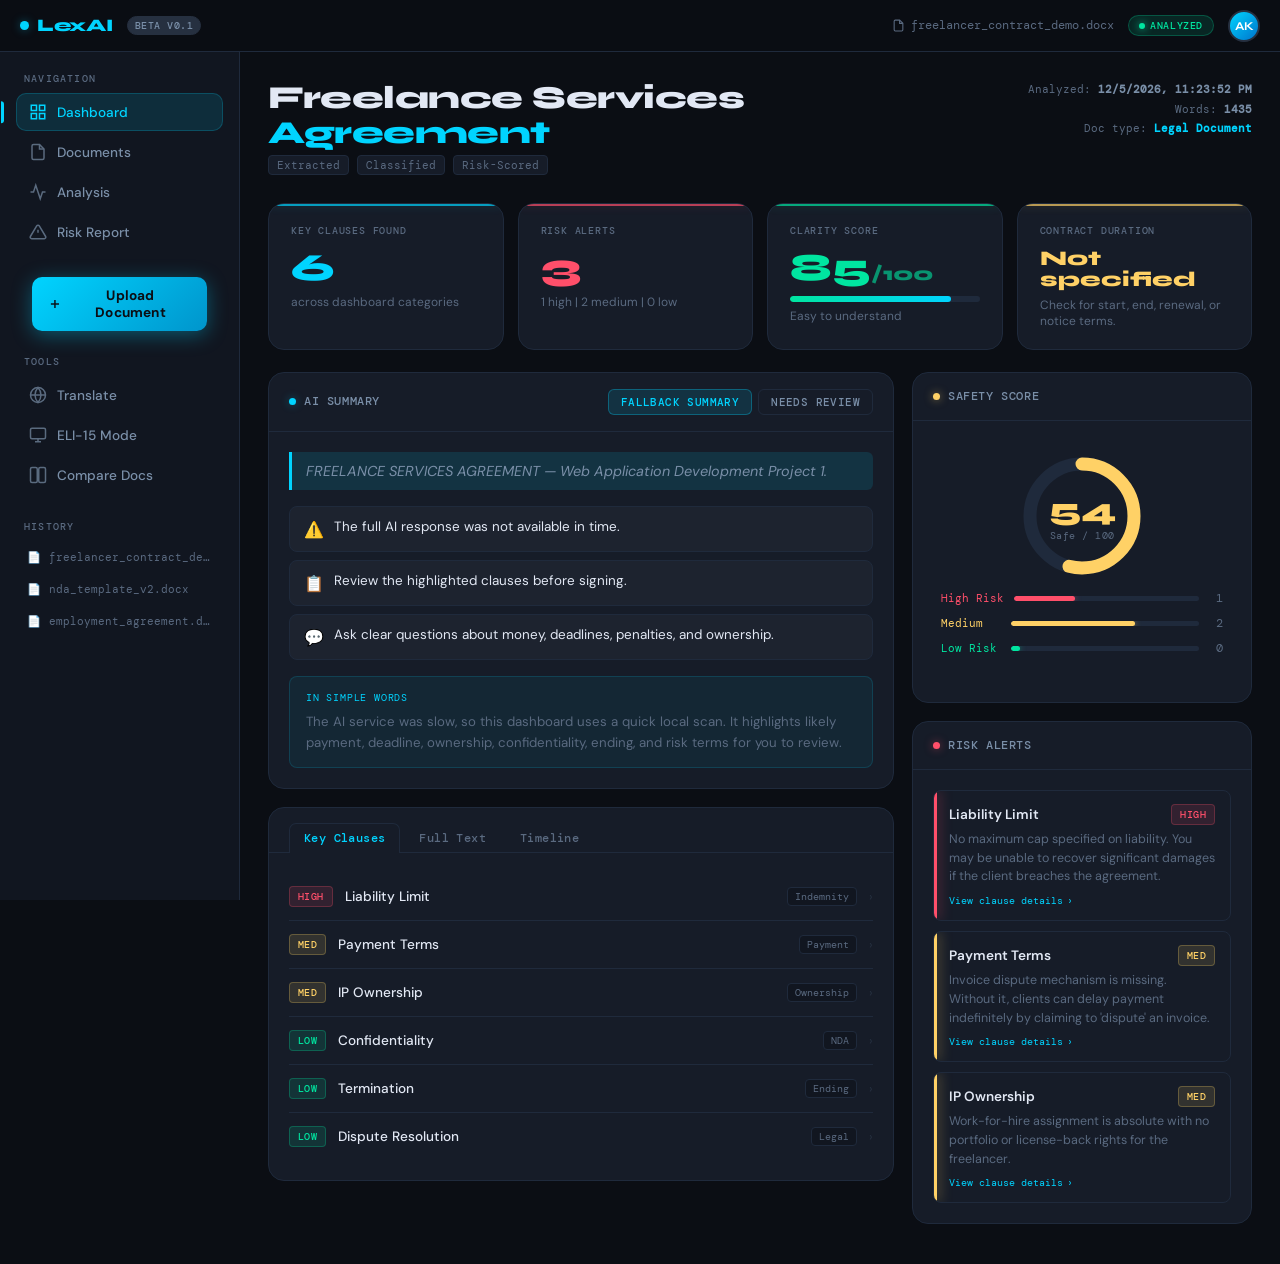
==== DASD.html @ ca0704de "Update print statement from 'Hello' to 'Goodbye'" ====
<!DOCTYPE html>
<html lang="en">

<head>
  <meta charset="UTF-8">
  <meta name="viewport" content="width=device-width, initial-scale=1.0">
  <title>LexAI – Legal Document Dashboard</title>
  <link
    href="https://fonts.googleapis.com/css2?family=Syne:wght@400;600;700;800&family=DM+Mono:wght@300;400;500&family=DM+Sans:ital,wght@0,300;0,400;0,500;1,400&display=swap"
    rel="stylesheet">
  <style>
    /* ─── DESIGN TOKENS ─────────────────────────────────────── */
    :root {
      --bg: #0b0e14;
      --surface: #111620;
      --card: #161c28;
      --border: #1f2a3c;
      --border2: #263040;
      --text: #e2e8f4;
      --muted: #5a6a80;
      --label: #7a8fa8;
      --cyan: #00d4ff;
      --cyan-dim: rgba(0, 212, 255, .12);
      --cyan-glow: rgba(0, 212, 255, .35);
      --green: #00e5a0;
      --green-dim: rgba(0, 229, 160, .12);
      --yellow: #ffd166;
      --yellow-dim: rgba(255, 209, 102, .12);
      --red: #ff4f6a;
      --red-dim: rgba(255, 79, 106, .12);
      --orange: #ff8c42;
      --sidebar-w: 240px;
      --font-head: 'Syne', sans-serif;
      --font-body: 'DM Sans', sans-serif;
      --font-mono: 'DM Mono', monospace;
      --radius: 10px;
      --radius-lg: 16px;
      --trans: .2s ease;
    }

    /* ─── RESET & BASE ───────────────────────────────────────── */
    *,
    *::before,
    *::after {
      box-sizing: border-box;
      margin: 0;
      padding: 0
    }

    html {
      scroll-behavior: smooth
    }

    body {
      font-family: var(--font-body);
      background: var(--bg);
      color: var(--text);
      min-height: 100vh;
      display: flex;
      overflow-x: hidden;
    }

    /* ─── SCROLLBAR ──────────────────────────────────────────── */
    ::-webkit-scrollbar {
      width: 5px;
      height: 5px
    }

    ::-webkit-scrollbar-track {
      background: var(--bg)
    }

    ::-webkit-scrollbar-thumb {
      background: var(--border2);
      border-radius: 4px
    }

    /* ─── TOPBAR ─────────────────────────────────────────────── */
    .topbar {
      position: fixed;
      top: 0;
      left: 0;
      right: 0;
      height: 52px;
      background: rgba(11, 14, 20, .92);
      backdrop-filter: blur(14px);
      border-bottom: 1px solid var(--border);
      display: flex;
      align-items: center;
      padding: 0 20px;
      gap: 14px;
      z-index: 200;
    }

    .topbar-logo {
      display: flex;
      align-items: center;
      gap: 8px;
      font-family: var(--font-head);
      font-weight: 800;
      font-size: 1.1rem;
      color: var(--text);
      letter-spacing: -.3px;
    }

    .topbar-logo span {
      color: var(--cyan)
    }

    .logo-dot {
      width: 9px;
      height: 9px;
      border-radius: 50%;
      background: var(--cyan);
      box-shadow: 0 0 10px var(--cyan-glow);
      animation: pulse 2s infinite;
    }

    @keyframes pulse {

      0%,
      100% {
        opacity: 1
      }

      50% {
        opacity: .4
      }
    }

    .badge-beta {
      font-family: var(--font-mono);
      font-size: .6rem;
      font-weight: 500;
      background: var(--border2);
      color: var(--label);
      border: 1px solid var(--border2);
      padding: 2px 7px;
      border-radius: 30px;
      letter-spacing: .5px;
    }

    .topbar-spacer {
      flex: 1
    }

    .topbar-file {
      font-family: var(--font-mono);
      font-size: .72rem;
      color: var(--muted);
      display: flex;
      align-items: center;
      gap: 6px;
    }

    .status-pill {
      display: flex;
      align-items: center;
      gap: 5px;
      font-family: var(--font-mono);
      font-size: .65rem;
      font-weight: 500;
      color: var(--green);
      letter-spacing: .6px;
      background: var(--green-dim);
      border: 1px solid rgba(0, 229, 160, .25);
      padding: 3px 10px;
      border-radius: 20px;
    }

    .status-dot {
      width: 6px;
      height: 6px;
      border-radius: 50%;
      background: var(--green);
      box-shadow: 0 0 8px var(--green)
    }

    .avatar {
      width: 32px;
      height: 32px;
      border-radius: 50%;
      background: linear-gradient(135deg, var(--cyan), #0074cc);
      display: flex;
      align-items: center;
      justify-content: center;
      font-family: var(--font-head);
      font-weight: 700;
      font-size: .75rem;
      color: #fff;
      cursor: pointer;
      border: 2px solid var(--border2);
      transition: var(--trans);
    }

    .avatar:hover {
      border-color: var(--cyan);
      box-shadow: 0 0 12px var(--cyan-glow)
    }

    /* ─── SIDEBAR ────────────────────────────────────────────── */
    .sidebar {
      position: fixed;
      top: 52px;
      left: 0;
      bottom: 0;
      width: var(--sidebar-w);
      background: var(--surface);
      border-right: 1px solid var(--border);
      display: flex;
      flex-direction: column;
      padding: 20px 0;
      z-index: 100;
      overflow-y: auto;
    }

    .sidebar-section {
      padding: 0 16px;
      margin-bottom: 24px;
    }

    .sidebar-label {
      font-family: var(--font-mono);
      font-size: .62rem;
      font-weight: 500;
      color: var(--muted);
      letter-spacing: 1.2px;
      text-transform: uppercase;
      padding: 0 8px;
      margin-bottom: 8px;
    }

    .nav-item {
      display: flex;
      align-items: center;
      gap: 10px;
      padding: 9px 12px;
      border-radius: var(--radius);
      font-size: .85rem;
      font-weight: 500;
      color: var(--label);
      cursor: pointer;
      transition: var(--trans);
      margin-bottom: 2px;
      position: relative;
      border: 1px solid transparent;
    }

    .nav-item:hover {
      background: var(--card);
      color: var(--text);
      border-color: var(--border)
    }

    .nav-item.active {
      background: var(--cyan-dim);
      color: var(--cyan);
      border-color: rgba(0, 212, 255, .2);
    }

    .nav-item.active::before {
      content: '';
      position: absolute;
      left: -16px;
      top: 50%;
      transform: translateY(-50%);
      width: 3px;
      height: 60%;
      background: var(--cyan);
      border-radius: 0 3px 3px 0;
    }

    .nav-icon {
      width: 18px;
      height: 18px;
      flex-shrink: 0;
      opacity: .7
    }

    .nav-item.active .nav-icon {
      opacity: 1
    }

    .upload-btn {
      margin: 0 16px;
      display: flex;
      align-items: center;
      justify-content: center;
      gap: 8px;
      padding: 10px 16px;
      border-radius: var(--radius);
      background: linear-gradient(135deg, var(--cyan), #0095cc);
      color: #0b0e14;
      font-weight: 700;
      font-size: .85rem;
      cursor: pointer;
      border: none;
      transition: var(--trans);
      font-family: var(--font-body);
      letter-spacing: .2px;
      box-shadow: 0 4px 20px var(--cyan-glow);
    }

    .upload-btn:hover {
      transform: translateY(-1px);
      box-shadow: 0 6px 28px rgba(0, 212, 255, .5)
    }

    .upload-btn:active {
      transform: translateY(0)
    }

    .sidebar-history {
      flex: 1;
      padding: 0 16px;
      overflow-y: auto
    }

    .history-item {
      display: flex;
      align-items: center;
      gap: 8px;
      padding: 8px 10px;
      border-radius: 8px;
      font-size: .78rem;
      color: var(--muted);
      cursor: pointer;
      transition: var(--trans);
      border: 1px solid transparent;
      overflow: hidden;
    }

    .history-item:hover {
      background: var(--card);
      color: var(--label);
      border-color: var(--border)
    }

    .history-icon {
      font-size: .7rem;
      flex-shrink: 0;
      color: var(--border2)
    }

    .history-name {
      overflow: hidden;
      text-overflow: ellipsis;
      white-space: nowrap;
      font-family: var(--font-mono);
      font-size: .7rem
    }

    /* ─── MAIN ───────────────────────────────────────────────── */
    .main {
      margin-left: var(--sidebar-w);
      margin-top: 52px;
      flex: 1;
      padding: 28px 28px 40px;
      max-width: 1400px;
      width: 100%;
    }

    /* ─── PAGE HEADER ────────────────────────────────────────── */
    .page-header {
      display: flex;
      align-items: flex-start;
      justify-content: space-between;
      margin-bottom: 28px;
    }

    .page-title {
      font-family: var(--font-head);
      font-size: 2rem;
      font-weight: 800;
      color: var(--text);
      letter-spacing: -.5px;
      line-height: 1.1;
    }

    .page-title span {
      color: var(--cyan)
    }

    .page-subtitle {
      display: flex;
      align-items: center;
      gap: 8px;
      margin-top: 5px;
    }

    .page-subtitle-tag {
      font-family: var(--font-mono);
      font-size: .67rem;
      color: var(--muted);
      background: var(--card);
      border: 1px solid var(--border);
      padding: 2px 8px;
      border-radius: 4px;
    }

    .page-meta {
      text-align: right;
      font-family: var(--font-mono);
      font-size: .68rem;
      color: var(--muted);
      line-height: 1.8;
    }

    .page-meta strong {
      color: var(--label)
    }

    /* ─── STAT CARDS ROW ─────────────────────────────────────── */
    .stats-grid {
      display: grid;
      grid-template-columns: repeat(4, 1fr);
      gap: 14px;
      margin-bottom: 22px;
    }

    .stat-card {
      background: var(--card);
      border: 1px solid var(--border);
      border-radius: var(--radius-lg);
      padding: 20px 22px;
      position: relative;
      overflow: hidden;
      transition: var(--trans);
      cursor: default;
    }

    .stat-card::before {
      content: '';
      position: absolute;
      top: 0;
      left: 0;
      right: 0;
      height: 2px;
      background: var(--accent-color, var(--cyan));
      box-shadow: 0 0 10px var(--accent-glow, var(--cyan-glow));
      opacity: .7;
    }

    .stat-card:hover {
      border-color: var(--border2);
      transform: translateY(-2px);
      box-shadow: 0 8px 32px rgba(0, 0, 0, .4)
    }

    .stat-label {
      font-family: var(--font-mono);
      font-size: .63rem;
      font-weight: 500;
      color: var(--muted);
      letter-spacing: .8px;
      text-transform: uppercase;
      margin-bottom: 12px;
    }

    .stat-value {
      font-family: var(--font-head);
      font-size: 2.4rem;
      font-weight: 800;
      line-height: 1;
      margin-bottom: 6px;
      color: var(--accent-color, var(--cyan));
    }

    .stat-sub {
      font-size: .75rem;
      color: var(--muted)
    }

    .stat-card--green {
      --accent-color: var(--green);
      --accent-glow: rgba(0, 229, 160, .35)
    }

    .stat-card--yellow {
      --accent-color: var(--yellow);
      --accent-glow: rgba(255, 209, 102, .35)
    }

    .stat-card--red {
      --accent-color: var(--red);
      --accent-glow: rgba(255, 79, 106, .35)
    }

    /* ─── DASHBOARD GRID ─────────────────────────────────────── */
    .dash-grid {
      display: grid;
      grid-template-columns: 1fr 340px;
      gap: 18px;
    }

    .dash-left {
      display: flex;
      flex-direction: column;
      gap: 18px
    }

    .dash-right {
      display: flex;
      flex-direction: column;
      gap: 18px
    }

    /* ─── PANEL ──────────────────────────────────────────────── */
    .panel {
      background: var(--card);
      border: 1px solid var(--border);
      border-radius: var(--radius-lg);
      overflow: hidden;
    }

    .panel-header {
      display: flex;
      align-items: center;
      justify-content: space-between;
      padding: 16px 20px;
      border-bottom: 1px solid var(--border);
    }

    .panel-title {
      display: flex;
      align-items: center;
      gap: 8px;
      font-family: var(--font-mono);
      font-size: .72rem;
      font-weight: 500;
      color: var(--label);
      letter-spacing: .6px;
      text-transform: uppercase;
    }

    .panel-dot {
      width: 7px;
      height: 7px;
      border-radius: 50%;
      background: var(--cyan);
      box-shadow: 0 0 8px var(--cyan-glow)
    }

    .panel-dot--green {
      background: var(--green);
      box-shadow: 0 0 8px rgba(0, 229, 160, .5)
    }

    .panel-dot--yellow {
      background: var(--yellow);
      box-shadow: 0 0 8px rgba(255, 209, 102, .5)
    }

    .panel-dot--red {
      background: var(--red);
      box-shadow: 0 0 8px rgba(255, 79, 106, .5)
    }

    .panel-actions {
      display: flex;
      gap: 6px
    }

    .btn-outline {
      font-family: var(--font-mono);
      font-size: .68rem;
      font-weight: 500;
      color: var(--label);
      letter-spacing: .4px;
      text-transform: uppercase;
      background: transparent;
      border: 1px solid var(--border);
      padding: 5px 12px;
      border-radius: 6px;
      cursor: pointer;
      transition: var(--trans);
    }

    .btn-outline:hover {
      border-color: var(--border2);
      color: var(--text)
    }

    .btn-outline.active {
      background: var(--cyan-dim);
      color: var(--cyan);
      border-color: rgba(0, 212, 255, .3);
    }

    .panel-body {
      padding: 20px
    }

    /* ─── AI SUMMARY ─────────────────────────────────────────── */
    .ai-summary-quote {
      border-left: 3px solid var(--cyan);
      padding: 10px 14px;
      font-style: italic;
      font-size: .9rem;
      color: var(--label);
      margin-bottom: 16px;
      background: var(--cyan-dim);
      border-radius: 0 6px 6px 0;
    }

    .summary-points {
      display: flex;
      flex-direction: column;
      gap: 8px;
      margin-bottom: 16px
    }

    .summary-point {
      display: flex;
      align-items: flex-start;
      gap: 10px;
      background: rgba(255, 255, 255, .03);
      border: 1px solid var(--border);
      border-radius: 8px;
      padding: 11px 14px;
      font-size: .84rem;
      color: var(--text);
      transition: var(--trans);
      cursor: default;
    }

    .summary-point:hover {
      border-color: var(--border2)
    }

    .point-icon {
      font-size: 1rem;
      flex-shrink: 0;
      margin-top: 1px
    }

    .simple-words {
      background: rgba(0, 212, 255, .06);
      border: 1px solid rgba(0, 212, 255, .15);
      border-radius: 8px;
      padding: 14px 16px;
    }

    .simple-words-label {
      font-family: var(--font-mono);
      font-size: .62rem;
      color: var(--cyan);
      letter-spacing: .8px;
      text-transform: uppercase;
      margin-bottom: 7px;
    }

    .simple-words p {
      font-size: .83rem;
      color: var(--muted);
      line-height: 1.6
    }

    /* ─── KEY CLAUSES ────────────────────────────────────────── */
    .clauses-list {
      display: flex;
      flex-direction: column;
      gap: 0
    }

    .clause-item {
      display: flex;
      align-items: center;
      gap: 12px;
      padding: 13px 0;
      border-bottom: 1px solid var(--border);
      cursor: pointer;
      transition: var(--trans);
    }

    .clause-item:last-child {
      border-bottom: none
    }

    .clause-item:hover .clause-name {
      color: var(--cyan)
    }

    .clause-badge {
      font-family: var(--font-mono);
      font-size: .62rem;
      padding: 3px 8px;
      border-radius: 4px;
      font-weight: 500;
      letter-spacing: .4px;
      flex-shrink: 0;
    }

    .badge--high {
      background: var(--red-dim);
      color: var(--red);
      border: 1px solid rgba(255, 79, 106, .25)
    }

    .badge--med {
      background: var(--yellow-dim);
      color: var(--yellow);
      border: 1px solid rgba(255, 209, 102, .25)
    }

    .badge--low {
      background: var(--green-dim);
      color: var(--green);
      border: 1px solid rgba(0, 229, 160, .25)
    }

    .badge--info {
      background: var(--cyan-dim);
      color: var(--cyan);
      border: 1px solid rgba(0, 212, 255, .2)
    }

    .clause-name {
      flex: 1;
      font-size: .85rem;
      font-weight: 500;
      color: var(--text);
      transition: var(--trans)
    }

    .clause-tag {
      font-family: var(--font-mono);
      font-size: .65rem;
      color: var(--muted);
      background: var(--surface);
      border: 1px solid var(--border);
      padding: 2px 7px;
      border-radius: 4px;
    }

    .clause-chevron {
      color: var(--border2);
      font-size: .8rem;
      transition: var(--trans)
    }

    .clause-item:hover .clause-chevron {
      color: var(--cyan)
    }

    /* ─── SAFETY SCORE ───────────────────────────────────────── */
    .safety-gauge {
      display: flex;
      flex-direction: column;
      align-items: center;
      padding: 20px 0 16px;
    }

    .gauge-wrap {
      position: relative;
      width: 130px;
      height: 130px;
      margin-bottom: 10px
    }

    .gauge-svg {
      width: 100%;
      height: 100%
    }

    .gauge-bg {
      fill: none;
      stroke: var(--border);
      stroke-width: 10
    }

    .gauge-arc {
      fill: none;
      stroke-width: 10;
      stroke-linecap: round;
      transform: rotate(-90deg);
      transform-origin: 50% 50%;
      transition: stroke-dashoffset 1.4s cubic-bezier(.4, 0, .2, 1);
    }

    .gauge-value {
      position: absolute;
      top: 50%;
      left: 50%;
      transform: translate(-50%, -50%);
      text-align: center;
    }

    .gauge-num {
      font-family: var(--font-head);
      font-size: 2rem;
      font-weight: 800;
      color: var(--yellow)
    }

    .gauge-sub {
      font-family: var(--font-mono);
      font-size: .6rem;
      color: var(--muted);
      letter-spacing: .5px
    }

    .risk-bars {
      padding: 0 4px;
      width: 100%
    }

    .risk-bar-row {
      display: flex;
      align-items: center;
      gap: 10px;
      margin-bottom: 10px
    }

    .risk-bar-label {
      font-family: var(--font-mono);
      font-size: .7rem;
      min-width: 60px;
    }

    .risk-bar-label.high {
      color: var(--red)
    }

    .risk-bar-label.med {
      color: var(--yellow)
    }

    .risk-bar-label.low {
      color: var(--green)
    }

    .risk-bar-track {
      flex: 1;
      height: 5px;
      background: var(--border);
      border-radius: 3px;
      overflow: hidden;
    }

    .risk-bar-fill {
      height: 100%;
      border-radius: 3px;
      transition: width 1.2s cubic-bezier(.4, 0, .2, 1)
    }

    .fill-high {
      background: var(--red);
      box-shadow: 0 0 6px rgba(255, 79, 106, .5)
    }

    .fill-med {
      background: var(--yellow);
      box-shadow: 0 0 6px rgba(255, 209, 102, .5)
    }

    .fill-low {
      background: var(--green);
      box-shadow: 0 0 6px rgba(0, 229, 160, .5)
    }

    .risk-count {
      font-family: var(--font-mono);
      font-size: .72rem;
      color: var(--muted);
      min-width: 14px;
      text-align: right
    }

    /* ─── RISK ALERTS PANEL ──────────────────────────────────── */
    .alert-item {
      border: 1px solid var(--border);
      border-radius: 8px;
      padding: 13px 15px;
      margin-bottom: 10px;
      transition: var(--trans);
      cursor: pointer;
      position: relative;
      overflow: hidden;
    }

    .alert-item:last-child {
      margin-bottom: 0
    }

    .alert-item::before {
      content: '';
      position: absolute;
      left: 0;
      top: 0;
      bottom: 0;
      width: 3px;
    }

    .alert-item--high::before {
      background: var(--red);
      box-shadow: 2px 0 12px rgba(255, 79, 106, .5)
    }

    .alert-item--med::before {
      background: var(--yellow);
      box-shadow: 2px 0 12px rgba(255, 209, 102, .5)
    }

    .alert-item:hover {
      border-color: var(--border2);
      background: rgba(255, 255, 255, .02)
    }

    .alert-top {
      display: flex;
      align-items: center;
      justify-content: space-between;
      margin-bottom: 5px
    }

    .alert-name {
      font-size: .85rem;
      font-weight: 600;
      color: var(--text)
    }

    .alert-body {
      font-size: .78rem;
      color: var(--muted);
      line-height: 1.5
    }

    .alert-expand {
      font-family: var(--font-mono);
      font-size: .65rem;
      color: var(--cyan);
      margin-top: 8px;
      display: flex;
      align-items: center;
      gap: 4px;
      cursor: pointer;
    }

    .alert-expand:hover {
      color: var(--text)
    }

    /* ─── UPLOAD OVERLAY ─────────────────────────────────────── */
    .upload-overlay {
      display: none;
      position: fixed;
      inset: 0;
      z-index: 1000;
      background: rgba(7, 10, 16, .85);
      backdrop-filter: blur(10px);
      align-items: center;
      justify-content: center;
    }

    .upload-overlay.open {
      display: flex
    }

    .upload-modal {
      background: var(--card);
      border: 1px solid var(--border);
      border-radius: 20px;
      padding: 36px 32px;
      width: 460px;
      max-width: 95vw;
      box-shadow: 0 24px 80px rgba(0, 0, 0, .6);
      animation: modal-in .25s ease;
    }

    @keyframes modal-in {
      from {
        opacity: 0;
        transform: scale(.95)
      }

      to {
        opacity: 1;
        transform: scale(1)
      }
    }

    .modal-title {
      font-family: var(--font-head);
      font-size: 1.4rem;
      font-weight: 800;
      color: var(--text);
      margin-bottom: 6px;
    }

    .modal-sub {
      font-size: .82rem;
      color: var(--muted);
      margin-bottom: 24px
    }

    .drop-zone {
      border: 2px dashed var(--border2);
      border-radius: 12px;
      padding: 36px;
      text-align: center;
      cursor: pointer;
      transition: var(--trans);
      background: var(--surface);
    }

    .drop-zone:hover,
    .drop-zone.dragover {
      border-color: var(--cyan);
      background: var(--cyan-dim);
    }

    .drop-icon {
      font-size: 2.5rem;
      margin-bottom: 10px
    }

    .drop-text {
      font-size: .9rem;
      color: var(--label);
      margin-bottom: 4px
    }

    .drop-hint {
      font-family: var(--font-mono);
      font-size: .7rem;
      color: var(--muted)
    }

    .file-input {
      display: none
    }

    .modal-footer {
      display: flex;
      justify-content: flex-end;
      gap: 10px;
      margin-top: 20px
    }

    .btn-cancel {
      padding: 9px 20px;
      border-radius: 8px;
      background: transparent;
      border: 1px solid var(--border);
      color: var(--muted);
      font-size: .85rem;
      cursor: pointer;
      transition: var(--trans);
      font-family: var(--font-body);
    }

    .btn-cancel:hover {
      border-color: var(--border2);
      color: var(--text)
    }

    .btn-upload-go {
      padding: 9px 22px;
      border-radius: 8px;
      background: linear-gradient(135deg, var(--cyan), #0095cc);
      border: none;
      color: #0b0e14;
      font-size: .85rem;
      font-weight: 700;
      cursor: pointer;
      transition: var(--trans);
      font-family: var(--font-body);
    }

    .btn-upload-go:hover {
      box-shadow: 0 4px 18px var(--cyan-glow)
    }

    /* ─── DETAIL MODAL ───────────────────────────────────────── */
    .detail-overlay {
      display: none;
      position: fixed;
      inset: 0;
      z-index: 1000;
      background: rgba(7, 10, 16, .85);
      backdrop-filter: blur(10px);
      align-items: center;
      justify-content: center;
    }

    .detail-overlay.open {
      display: flex
    }

    .detail-modal {
      background: var(--card);
      border: 1px solid var(--border);
      border-radius: 20px;
      padding: 32px;
      width: 560px;
      max-width: 96vw;
      box-shadow: 0 24px 80px rgba(0, 0, 0, .6);
      animation: modal-in .25s ease;
      max-height: 88vh;
      overflow-y: auto;
    }

    .detail-header {
      display: flex;
      align-items: flex-start;
      justify-content: space-between;
      margin-bottom: 20px;
    }

    .detail-title {
      font-family: var(--font-head);
      font-size: 1.3rem;
      font-weight: 800;
      color: var(--text);
    }

    .btn-close {
      background: transparent;
      border: none;
      color: var(--muted);
      font-size: 1.4rem;
      cursor: pointer;
      padding: 4px;
      transition: var(--trans);
      line-height: 1;
    }

    .btn-close:hover {
      color: var(--text)
    }

    .detail-section {
      margin-bottom: 18px
    }

    .detail-section-label {
      font-family: var(--font-mono);
      font-size: .64rem;
      color: var(--muted);
      letter-spacing: .8px;
      text-transform: uppercase;
      margin-bottom: 8px;
    }

    .detail-text {
      font-size: .85rem;
      color: var(--label);
      line-height: 1.65
    }

    .detail-excerpt {
      background: var(--surface);
      border: 1px solid var(--border);
      border-left: 3px solid var(--cyan);
      border-radius: 0 6px 6px 0;
      padding: 12px 14px;
      font-family: var(--font-mono);
      font-size: .78rem;
      color: var(--text);
      line-height: 1.6;
      margin-bottom: 4px;
    }

    .detail-recommendation {
      background: rgba(0, 229, 160, .07);
      border: 1px solid rgba(0, 229, 160, .2);
      border-radius: 8px;
      padding: 12px 14px;
      font-size: .82rem;
      color: var(--green);
      line-height: 1.55;
    }

    .detail-rec-label {
      font-family: var(--font-mono);
      font-size: .62rem;
      letter-spacing: .6px;
      color: var(--green);
      text-transform: uppercase;
      margin-bottom: 5px;
      opacity: .7;
    }

    /* ─── TABS ───────────────────────────────────────────────── */
    .tabs {
      display: flex;
      gap: 4px;
      padding: 14px 20px 0;
      border-bottom: 1px solid var(--border)
    }

    .tab {
      font-family: var(--font-mono);
      font-size: .72rem;
      font-weight: 500;
      color: var(--muted);
      letter-spacing: .4px;
      padding: 7px 14px;
      border-radius: 7px 7px 0 0;
      cursor: pointer;
      transition: var(--trans);
      border: 1px solid transparent;
      border-bottom: none;
      position: relative;
      bottom: -1px;
    }

    .tab:hover {
      color: var(--label)
    }

    .tab.active {
      color: var(--cyan);
      background: var(--card);
      border-color: var(--border);
      border-bottom-color: var(--card);
    }

    /* ─── NOTIFICATIONS ──────────────────────────────────────── */
    .notif {
      position: fixed;
      bottom: 24px;
      right: 24px;
      background: var(--card);
      border: 1px solid var(--border);
      border-radius: 10px;
      padding: 13px 18px;
      font-size: .82rem;
      color: var(--text);
      box-shadow: 0 8px 32px rgba(0, 0, 0, .5);
      transform: translateY(80px);
      opacity: 0;
      transition: all .35s cubic-bezier(.34, 1.56, .64, 1);
      z-index: 2000;
      display: flex;
      align-items: center;
      gap: 10px;
      max-width: 320px;
    }

    .notif.show {
      transform: translateY(0);
      opacity: 1
    }

    .notif-icon {
      font-size: 1.1rem
    }

    .notif-text {
      flex: 1;
      line-height: 1.4
    }

    /* ─── RESPONSIVE ─────────────────────────────────────────── */
    @media(max-width:1100px) {
      .stats-grid {
        grid-template-columns: repeat(2, 1fr)
      }

      .dash-grid {
        grid-template-columns: 1fr
      }
    }

    @media(max-width:720px) {
      .sidebar {
        display: none
      }

      .main {
        margin-left: 0;
        padding: 16px
      }

      .stats-grid {
        grid-template-columns: repeat(2, 1fr)
      }
    }

    /* ─── SKELETON LOADER ────────────────────────────────────── */
    .skeleton {
      background: linear-gradient(90deg, var(--border) 25%, var(--border2) 50%, var(--border) 75%);
      background-size: 200% 100%;
      animation: shimmer 1.4s infinite;
      border-radius: 4px;
    }

    @keyframes shimmer {
      0% {
        background-position: 200% 0
      }

      100% {
        background-position: -200% 0
      }
    }

    /* ─── PROGRESS BAR ───────────────────────────────────────── */
    .clarity-bar {
      height: 6px;
      background: var(--border);
      border-radius: 3px;
      overflow: hidden;
      margin-top: 8px;
    }

    .clarity-fill {
      height: 100%;
      border-radius: 3px;
      background: linear-gradient(90deg, var(--green), var(--cyan));
      transition: width 1.4s cubic-bezier(.4, 0, .2, 1);
    }

    /* ─── FADE IN ────────────────────────────────────────────── */
    .fade-in {
      opacity: 0;
      transform: translateY(14px);
      animation: fade-up .5s ease forwards;
    }

    @keyframes fade-up {
      to {
        opacity: 1;
        transform: translateY(0)
      }
    }

    .delay-1 {
      animation-delay: .08s
    }

    .delay-2 {
      animation-delay: .16s
    }

    .delay-3 {
      animation-delay: .24s
    }

    .delay-4 {
      animation-delay: .32s
    }

    .delay-5 {
      animation-delay: .40s
    }

    .delay-6 {
      animation-delay: .48s
    }
  </style>
</head>

<body>

  <!-- ══ TOPBAR ══════════════════════════════════════════════ -->
  <header class="topbar">
    <div class="topbar-logo">
      <div class="logo-dot"></div>
      <span>Lex<span>AI</span></span>
    </div>
    <div class="badge-beta">BETA V0.1</div>
    <div class="topbar-spacer"></div>
    <div class="topbar-file" id="topbar-file">
      <svg width="13" height="13" viewBox="0 0 24 24" fill="none" stroke="currentColor" stroke-width="2">
        <path d="M14 2H6a2 2 0 0 0-2 2v16a2 2 0 0 0 2 2h12a2 2 0 0 0 2-2V8z" />
        <polyline points="14 2 14 8 20 8" />
      </svg>
      freelancer_contract_demo.docx
    </div>
    <div class="status-pill">
      <div class="status-dot"></div>ANALYZED
    </div>
    <div class="avatar" title="Account">AK</div>
  </header>

  <!-- ══ SIDEBAR ══════════════════════════════════════════════ -->
  <aside class="sidebar">
    <div class="sidebar-section">
      <div class="sidebar-label">Navigation</div>
      <div class="nav-item active" data-page="dashboard">
        <svg class="nav-icon" viewBox="0 0 24 24" fill="none" stroke="currentColor" stroke-width="2">
          <rect x="3" y="3" width="7" height="7" />
          <rect x="14" y="3" width="7" height="7" />
          <rect x="3" y="14" width="7" height="7" />
          <rect x="14" y="14" width="7" height="7" />
        </svg>
        Dashboard
      </div>
      <div class="nav-item" data-page="documents">
        <svg class="nav-icon" viewBox="0 0 24 24" fill="none" stroke="currentColor" stroke-width="2">
          <path d="M14 2H6a2 2 0 0 0-2 2v16a2 2 0 0 0 2 2h12a2 2 0 0 0 2-2V8z" />
          <polyline points="14 2 14 8 20 8" />
        </svg>
        Documents
      </div>
      <div class="nav-item" data-page="analysis">
        <svg class="nav-icon" viewBox="0 0 24 24" fill="none" stroke="currentColor" stroke-width="2">
          <polyline points="22 12 18 12 15 21 9 3 6 12 2 12" />
        </svg>
        Analysis
      </div>
      <div class="nav-item" data-page="risk">
        <svg class="nav-icon" viewBox="0 0 24 24" fill="none" stroke="currentColor" stroke-width="2">
          <path d="M10.29 3.86L1.82 18a2 2 0 0 0 1.71 3h16.94a2 2 0 0 0 1.71-3L13.71 3.86a2 2 0 0 0-3.42 0z" />
          <line x1="12" y1="9" x2="12" y2="13" />
          <line x1="12" y1="17" x2="12.01" y2="17" />
        </svg>
        Risk Report
      </div>
    </div>

    <div class="sidebar-section">
      <button class="upload-btn" id="open-upload">
        <svg width="14" height="14" viewBox="0 0 24 24" fill="none" stroke="currentColor" stroke-width="2.5">
          <line x1="12" y1="5" x2="12" y2="19" />
          <line x1="5" y1="12" x2="19" y2="12" />
        </svg>
        Upload Document
      </button>
    </div>

    <div class="sidebar-section">
      <div class="sidebar-label">Tools</div>
      <div class="nav-item" data-page="translate">
        <svg class="nav-icon" viewBox="0 0 24 24" fill="none" stroke="currentColor" stroke-width="2">
          <circle cx="12" cy="12" r="10" />
          <line x1="2" y1="12" x2="22" y2="12" />
          <path d="M12 2a15.3 15.3 0 0 1 4 10 15.3 15.3 0 0 1-4 10 15.3 15.3 0 0 1-4-10 15.3 15.3 0 0 1 4-10z" />
        </svg>
        Translate
      </div>
      <div class="nav-item" data-page="eli15">
        <svg class="nav-icon" viewBox="0 0 24 24" fill="none" stroke="currentColor" stroke-width="2">
          <rect x="2" y="3" width="20" height="14" rx="2" />
          <path d="M8 21h8m-4-4v4" />
        </svg>
        ELI-15 Mode
      </div>
      <div class="nav-item" data-page="compare">
        <svg class="nav-icon" viewBox="0 0 24 24" fill="none" stroke="currentColor" stroke-width="2">
          <rect x="2" y="2" width="9" height="20" rx="2" />
          <rect x="13" y="2" width="9" height="20" rx="2" />
        </svg>
        Compare Docs
      </div>
    </div>

    <div class="sidebar-history">
      <div class="sidebar-label">History</div>
      <div class="history-item" onclick="loadHistory('freelancer_contract_demo.docx')">
        <span class="history-icon">📄</span>
        <span class="history-name">freelancer_contract_demo.docx</span>
      </div>
      <div class="history-item" onclick="loadHistory('nda_template_v2.docx')">
        <span class="history-icon">📄</span>
        <span class="history-name">nda_template_v2.docx</span>
      </div>
      <div class="history-item" onclick="loadHistory('employment_agreement.docx')">
        <span class="history-icon">📄</span>
        <span class="history-name">employment_agreement.docx</span>
      </div>
    </div>
  </aside>

  <!-- ══ MAIN ════════════════════════════════════════════════ -->
  <main class="main" id="main-content">

    <!-- Dashboard Page -->
    <div id="page-dashboard">

      <!-- Header -->
      <div class="page-header fade-in">
        <div>
          <div class="page-title">Freelance Services<br><span>Agreement</span></div>
          <div class="page-subtitle">
            <span class="page-subtitle-tag">Extracted</span>
            <span class="page-subtitle-tag">Classified</span>
            <span class="page-subtitle-tag">Risk-Scored</span>
          </div>
        </div>
        <div class="page-meta">
          Analyzed: <strong id="analyzed-time">5/7/2026, 8:19:02 AM</strong><br>
          Words: <strong>1435</strong><br>
          Doc type: <strong style="color:var(--cyan)">Legal Document</strong>
        </div>
      </div>

      <!-- Stats -->
      <div class="stats-grid">
        <div class="stat-card fade-in delay-1">
          <div class="stat-label">Key Clauses Found</div>
          <div class="stat-value" id="stat-clauses">6</div>
          <div class="stat-sub">across dashboard categories</div>
        </div>
        <div class="stat-card stat-card--red fade-in delay-2">
          <div class="stat-label">Risk Alerts</div>
          <div class="stat-value" id="stat-risks">3</div>
          <div class="stat-sub">1 high | 2 medium | 0 low</div>
        </div>
        <div class="stat-card stat-card--green fade-in delay-3">
          <div class="stat-label">Clarity Score</div>
          <div class="stat-value" id="stat-clarity">85<span style="font-size:1.2rem;opacity:.6">/100</span></div>
          <div class="clarity-bar">
            <div class="clarity-fill" id="clarity-fill" style="width:0%"></div>
          </div>
          <div class="stat-sub" style="margin-top:6px">Easy to understand</div>
        </div>
        <div class="stat-card stat-card--yellow fade-in delay-4">
          <div class="stat-label">Contract Duration</div>
          <div class="stat-value" style="font-size:1.3rem;color:var(--yellow)">Not specified</div>
          <div class="stat-sub">Check for start, end, renewal, or notice terms.</div>
        </div>
      </div>

      <!-- Main Grid -->
      <div class="dash-grid">

        <!-- LEFT -->
        <div class="dash-left">

          <!-- AI Summary -->
          <div class="panel fade-in delay-2">
            <div class="panel-header">
              <div class="panel-title">
                <div class="panel-dot"></div>AI Summary
              </div>
              <div class="panel-actions">
                <button class="btn-outline active" id="btn-fallback">Fallback Summary</button>
                <button class="btn-outline" id="btn-needs-review">Needs Review</button>
              </div>
            </div>
            <div class="panel-body">
              <div class="ai-summary-quote">
                FREELANCE SERVICES AGREEMENT — Web Application Development Project 1.
              </div>
              <div class="summary-points">
                <div class="summary-point">
                  <span class="point-icon">⚠️</span>
                  <span>The full AI response was not available in time.</span>
                </div>
                <div class="summary-point">
                  <span class="point-icon">📋</span>
                  <span>Review the highlighted clauses before signing.</span>
                </div>
                <div class="summary-point">
                  <span class="point-icon">💬</span>
                  <span>Ask clear questions about money, deadlines, penalties, and ownership.</span>
                </div>
              </div>
              <div class="simple-words">
                <div class="simple-words-label">In Simple Words</div>
                <p>The AI service was slow, so this dashboard uses a quick local scan. It highlights likely payment,
                  deadline, ownership, confidentiality, ending, and risk terms for you to review.</p>
              </div>
            </div>
          </div>

          <!-- Key Clauses -->
          <div class="panel fade-in delay-3">
            <div class="tabs">
              <div class="tab active" data-tab="clauses">Key Clauses</div>
              <div class="tab" data-tab="full-text">Full Text</div>
              <div class="tab" data-tab="timeline">Timeline</div>
            </div>
            <div id="tab-clauses" class="panel-body">
              <div class="clauses-list" id="clauses-list">
                <!-- Injected by JS -->
              </div>
            </div>
            <div id="tab-full-text" class="panel-body" style="display:none">
              <p style="color:var(--muted);font-size:.85rem;line-height:1.7">
                <strong style="color:var(--text)">FREELANCE SERVICES AGREEMENT</strong><br><br>
                This Freelance Services Agreement ("Agreement") is entered into as of the Effective Date between Client
                and Freelancer for the purpose of Web Application Development Project 1.<br><br>
                <span style="color:var(--cyan)">§1 Scope of Work</span> — Freelancer agrees to deliver the agreed
                deliverables per the project specification. Any changes to scope must be documented in writing.<br><br>
                <span style="color:var(--cyan)">§2 Payment Terms</span> — Client shall pay Freelancer within 30 days of
                invoice. Late payments may incur a 1.5% monthly fee.<br><br>
                <span style="color:var(--cyan)">§3 Intellectual Property</span> — All work product created under this
                Agreement shall be considered work-for-hire...<br><br>
                <span style="color:var(--muted);font-size:.8rem;font-style:italic">[ Full document text continues · 1435
                  words ]</span>
              </p>
            </div>
            <div id="tab-timeline" class="panel-body" style="display:none">
              <p style="color:var(--muted);font-size:.82rem">No explicit dates or durations were found in this document.
                Consider adding start date, end date, milestone dates, and renewal terms for clarity.</p>
            </div>
          </div>

        </div>

        <!-- RIGHT -->
        <div class="dash-right">

          <!-- Safety Score -->
          <div class="panel fade-in delay-3">
            <div class="panel-header">
              <div class="panel-title">
                <div class="panel-dot--yellow panel-dot"></div>Safety Score
              </div>
            </div>
            <div class="panel-body" style="padding-top:10px">
              <div class="safety-gauge">
                <div class="gauge-wrap">
                  <svg class="gauge-svg" viewBox="0 0 100 100">
                    <circle class="gauge-bg" cx="50" cy="50" r="40" />
                    <circle class="gauge-arc" id="gauge-arc" cx="50" cy="50" r="40" stroke="var(--yellow)"
                      stroke-dasharray="251.2" stroke-dashoffset="251.2" />
                  </svg>
                  <div class="gauge-value">
                    <div class="gauge-num" id="gauge-num">0</div>
                    <div class="gauge-sub">Safe / 100</div>
                  </div>
                </div>
                <div class="risk-bars" style="width:100%;padding:0 8px">
                  <div class="risk-bar-row">
                    <span class="risk-bar-label high">High Risk</span>
                    <div class="risk-bar-track">
                      <div class="risk-bar-fill fill-high" id="bar-high" style="width:0%"></div>
                    </div>
                    <span class="risk-count">1</span>
                  </div>
                  <div class="risk-bar-row">
                    <span class="risk-bar-label med">Medium</span>
                    <div class="risk-bar-track">
                      <div class="risk-bar-fill fill-med" id="bar-med" style="width:0%"></div>
                    </div>
                    <span class="risk-count">2</span>
                  </div>
                  <div class="risk-bar-row">
                    <span class="risk-bar-label low">Low Risk</span>
                    <div class="risk-bar-track">
                      <div class="risk-bar-fill fill-low" id="bar-low" style="width:0%"></div>
                    </div>
                    <span class="risk-count">0</span>
                  </div>
                </div>
              </div>
            </div>
          </div>

          <!-- Risk Alerts -->
          <div class="panel fade-in delay-4">
            <div class="panel-header">
              <div class="panel-title">
                <div class="panel-dot--red panel-dot"></div>Risk Alerts
              </div>
            </div>
            <div class="panel-body" id="risk-alerts-list">
              <!-- Injected by JS -->
            </div>
          </div>

        </div>
      </div><!-- /dash-grid -->

    </div><!-- /page-dashboard -->

    <!-- Documents Page -->
    <div id="page-documents" style="display:none">
      <div class="page-header fade-in">
        <div>
          <div class="page-title">Your <span>Documents</span></div>
          <div class="page-subtitle"><span class="page-subtitle-tag">3 files</span></div>
        </div>
      </div>
      <div class="panel fade-in delay-1">
        <div class="panel-header">
          <div class="panel-title">
            <div class="panel-dot"></div>Document Library
          </div>
          <button class="btn-outline" onclick="document.getElementById('open-upload').click()">+ Upload</button>
        </div>
        <div class="panel-body">
          <div class="clauses-list">
            <div class="clause-item" onclick="switchPage('dashboard')">
              <span style="font-size:1.3rem">📄</span>
              <div style="flex:1">
                <div class="clause-name">freelancer_contract_demo.docx</div>
                <div style="font-size:.75rem;color:var(--muted);font-family:var(--font-mono)">1435 words · Legal
                  Document · 5/7/2026</div>
              </div>
              <span class="badge--low clause-badge">Analyzed</span>
              <span class="clause-chevron">›</span>
            </div>
            <div class="clause-item">
              <span style="font-size:1.3rem">📄</span>
              <div style="flex:1">
                <div class="clause-name">nda_template_v2.docx</div>
                <div style="font-size:.75rem;color:var(--muted);font-family:var(--font-mono)">892 words · NDA ·
                  4/21/2026</div>
              </div>
              <span class="badge--info clause-badge">Analyzed</span>
              <span class="clause-chevron">›</span>
            </div>
            <div class="clause-item">
              <span style="font-size:1.3rem">📄</span>
              <div style="flex:1">
                <div class="clause-name">employment_agreement.docx</div>
                <div style="font-size:.75rem;color:var(--muted);font-family:var(--font-mono)">3102 words · Employment ·
                  4/10/2026</div>
              </div>
              <span class="badge--med clause-badge">Review</span>
              <span class="clause-chevron">›</span>
            </div>
          </div>
        </div>
      </div>
    </div>

    <!-- Analysis Page -->
    <div id="page-analysis" style="display:none">
      <div class="page-header fade-in">
        <div>
          <div class="page-title">Deep <span>Analysis</span></div>
        </div>
      </div>
      <div class="dash-grid">
        <div class="panel fade-in delay-1">
          <div class="panel-header">
            <div class="panel-title">
              <div class="panel-dot"></div>Clause Breakdown
            </div>
          </div>
          <div class="panel-body">
            <div style="display:grid;grid-template-columns:1fr 1fr;gap:12px">
              <div
                style="background:var(--surface);border:1px solid var(--border);border-radius:8px;padding:14px;text-align:center">
                <div style="font-family:var(--font-head);font-size:1.8rem;font-weight:800;color:var(--cyan)">6</div>
                <div style="font-size:.75rem;color:var(--muted);margin-top:4px">Total Clauses</div>
              </div>
              <div
                style="background:var(--surface);border:1px solid var(--border);border-radius:8px;padding:14px;text-align:center">
                <div style="font-family:var(--font-head);font-size:1.8rem;font-weight:800;color:var(--red)">1</div>
                <div style="font-size:.75rem;color:var(--muted);margin-top:4px">High Risk</div>
              </div>
              <div
                style="background:var(--surface);border:1px solid var(--border);border-radius:8px;padding:14px;text-align:center">
                <div style="font-family:var(--font-head);font-size:1.8rem;font-weight:800;color:var(--yellow)">2</div>
                <div style="font-size:.75rem;color:var(--muted);margin-top:4px">Medium Risk</div>
              </div>
              <div
                style="background:var(--surface);border:1px solid var(--border);border-radius:8px;padding:14px;text-align:center">
                <div style="font-family:var(--font-head);font-size:1.8rem;font-weight:800;color:var(--green)">3</div>
                <div style="font-size:.75rem;color:var(--muted);margin-top:4px">Acceptable</div>
              </div>
            </div>
          </div>
        </div>
        <div class="panel fade-in delay-2">
          <div class="panel-header">
            <div class="panel-title">
              <div class="panel-dot--green panel-dot"></div>Document Health
            </div>
          </div>
          <div class="panel-body">
            <div style="display:flex;flex-direction:column;gap:12px">
              <div>
                <div
                  style="display:flex;justify-content:space-between;margin-bottom:5px;font-size:.8rem;color:var(--muted)">
                  <span>Clarity</span><span style="color:var(--green)">85%</span>
                </div>
                <div class="clarity-bar">
                  <div class="clarity-fill" style="width:85%"></div>
                </div>
              </div>
              <div>
                <div
                  style="display:flex;justify-content:space-between;margin-bottom:5px;font-size:.8rem;color:var(--muted)">
                  <span>Completeness</span><span style="color:var(--yellow)">62%</span>
                </div>
                <div class="clarity-bar">
                  <div class="clarity-fill"
                    style="width:62%;background:linear-gradient(90deg,var(--yellow),var(--orange))"></div>
                </div>
              </div>
              <div>
                <div
                  style="display:flex;justify-content:space-between;margin-bottom:5px;font-size:.8rem;color:var(--muted)">
                  <span>Balance</span><span style="color:var(--red)">41%</span>
                </div>
                <div class="clarity-bar">
                  <div class="clarity-fill"
                    style="width:41%;background:linear-gradient(90deg,var(--red),var(--orange))"></div>
                </div>
              </div>
            </div>
          </div>
        </div>
      </div>
    </div>

    <!-- Risk Report Page -->
    <div id="page-risk" style="display:none">
      <div class="page-header fade-in">
        <div>
          <div class="page-title">Risk <span>Report</span></div>
        </div>
      </div>
      <div class="panel fade-in delay-1">
        <div class="panel-header">
          <div class="panel-title">
            <div class="panel-dot--red panel-dot"></div>Full Risk Assessment
          </div>
          <button class="btn-outline" onclick="showNotif('📥 Report exported as PDF','success')">Export PDF</button>
        </div>
        <div class="panel-body" id="full-risk-panel"><!-- filled by JS --></div>
      </div>
    </div>

  </main><!-- /main -->

  <!-- ══ UPLOAD MODAL ══════════════════════════════════════════ -->
  <div class="upload-overlay" id="upload-overlay">
    <div class="upload-modal">
      <div class="modal-title">Upload Document</div>
      <div class="modal-sub">Supported: .docx, .pdf, .txt — Max 10 MB</div>
      <div class="drop-zone" id="drop-zone" onclick="document.getElementById('file-input').click()">
        <div class="drop-icon">📂</div>
        <div class="drop-text" id="drop-text">Drag & drop your file here, or click to browse</div>
        <div class="drop-hint">DOCX · PDF · TXT</div>
      </div>
      <input type="file" id="file-input" class="file-input" accept=".docx,.pdf,.txt">
      <div class="modal-footer">
        <button class="btn-cancel" onclick="closeUpload()">Cancel</button>
        <button class="btn-upload-go" id="btn-upload-go" onclick="handleUpload()">Analyze Document</button>
      </div>
    </div>
  </div>

  <!-- ══ DETAIL MODAL ══════════════════════════════════════════ -->
  <div class="detail-overlay" id="detail-overlay">
    <div class="detail-modal">
      <div class="detail-header">
        <div>
          <div class="detail-title" id="detail-title">—</div>
          <div style="margin-top:5px" id="detail-badge-wrap"></div>
        </div>
        <button class="btn-close" onclick="closeDetail()">×</button>
      </div>
      <div class="detail-section">
        <div class="detail-section-label">Clause Excerpt</div>
        <div class="detail-excerpt" id="detail-excerpt">—</div>
      </div>
      <div class="detail-section">
        <div class="detail-section-label">Why this matters</div>
        <div class="detail-text" id="detail-why">—</div>
      </div>
      <div class="detail-section">
        <div class="detail-rec-label">✦ Recommendation</div>
        <div class="detail-recommendation" id="detail-rec">—</div>
      </div>
    </div>
  </div>

  <!-- ══ NOTIFICATION ══════════════════════════════════════════ -->
  <div class="notif" id="notif">
    <span class="notif-icon" id="notif-icon">✅</span>
    <span class="notif-text" id="notif-text">Done!</span>
  </div>

  <script>
    /* ══ DATA ══════════════════════════════════════════════════ */
    const CLAUSES = [
      {
        id: 1, name: "Liability Limit", tag: "Indemnity", risk: "high",
        excerpt: "In no event shall either party be liable for indirect, incidental, special, or consequential damages, even if advised of the possibility of such damages.",
        why: "This clause severely caps what you can claim if the other party causes you financial loss. Combined with no specified cap amount, your compensation could be near-zero.",
        rec: "Negotiate a specific liability cap (e.g., 2× contract value) and carve-outs for gross negligence or willful misconduct."
      },
      {
        id: 2, name: "Payment Terms", tag: "Payment", risk: "med",
        excerpt: "Client shall pay Freelancer's invoices within thirty (30) days of receipt. Late payments shall accrue interest at 1.5% per month.",
        why: "30-day net terms are standard but the interest enforcement mechanism is unclear. There's no mention of what happens if invoices are disputed.",
        rec: "Add a dispute resolution clause for invoices and consider shortening to NET-15 or requiring a deposit upfront."
      },
      {
        id: 3, name: "IP Ownership", tag: "Ownership", risk: "med",
        excerpt: "All work product, inventions, and deliverables created by Freelancer shall be deemed work-for-hire and assigned exclusively to Client.",
        why: "You lose all rights to your work the moment it's created, including portfolio rights. This is extremely common but worth negotiating.",
        rec: "Request a license-back clause to use work in your portfolio, and clarify whether pre-existing IP is excluded."
      },
      {
        id: 4, name: "Confidentiality", tag: "NDA", risk: "low",
        excerpt: "Both parties agree to maintain the confidentiality of any proprietary information shared during the engagement for a period of 2 years.",
        why: "Mutual confidentiality with a 2-year term is reasonable and standard. No significant concerns.",
        rec: "This clause looks balanced. Confirm that 'proprietary information' is clearly defined elsewhere in the document."
      },
      {
        id: 5, name: "Termination", tag: "Ending", risk: "low",
        excerpt: "Either party may terminate this Agreement with fourteen (14) days written notice.",
        why: "Two weeks is a short notice period that could leave you scrambling if the client terminates mid-project.",
        rec: "Negotiate at least 30 days notice and add a kill fee clause requiring payment for work completed to date."
      },
      {
        id: 6, name: "Dispute Resolution", tag: "Legal", risk: "low",
        excerpt: "Any disputes arising out of this Agreement shall be resolved by binding arbitration under AAA rules.",
        why: "Binding arbitration waives your right to sue in court. It can be faster but favors repeat players (usually companies).",
        rec: "If you're the freelancer, consider adding a carve-out to sue in small claims court for unpaid invoices."
      },
    ];

    const RISK_ALERTS = [
      {
        id: 1, name: "Liability Limit", level: "high",
        body: "No maximum cap specified on liability. You may be unable to recover significant damages if the client breaches the agreement."
      },
      {
        id: 2, name: "Payment Terms", level: "med",
        body: "Invoice dispute mechanism is missing. Without it, clients can delay payment indefinitely by claiming to 'dispute' an invoice."
      },
      {
        id: 3, name: "IP Ownership", level: "med",
        body: "Work-for-hire assignment is absolute with no portfolio or license-back rights for the freelancer."
      },
    ];

    /* ══ RENDER CLAUSES ════════════════════════════════════════ */
    function renderClauses() {
      const list = document.getElementById('clauses-list');
      list.innerHTML = CLAUSES.map(c => `
    <div class="clause-item" onclick="openDetail(${c.id})">
      <span class="clause-badge badge--${c.risk === 'high' ? 'high' : c.risk === 'med' ? 'med' : 'low'}">${c.risk.toUpperCase()}</span>
      <span class="clause-name">${c.name}</span>
      <span class="clause-tag">${c.tag}</span>
      <span class="clause-chevron">›</span>
    </div>
  `).join('');
    }

    /* ══ RENDER RISK ALERTS ════════════════════════════════════ */
    function renderRiskAlerts() {
      const panel = document.getElementById('risk-alerts-list');
      panel.innerHTML = RISK_ALERTS.map(r => `
    <div class="alert-item alert-item--${r.level}" onclick="openDetail(${r.id})">
      <div class="alert-top">
        <span class="alert-name">${r.name}</span>
        <span class="clause-badge badge--${r.level === 'high' ? 'high' : 'med'}">${r.level.toUpperCase()}</span>
      </div>
      <div class="alert-body">${r.body}</div>
      <div class="alert-expand">View clause details <span>›</span></div>
    </div>
  `).join('');

      // Full risk panel
      const full = document.getElementById('full-risk-panel');
      if (full) full.innerHTML = RISK_ALERTS.map(r => `
    <div class="alert-item alert-item--${r.level}" style="margin-bottom:12px;cursor:default">
      <div class="alert-top">
        <span class="alert-name">${r.name}</span>
        <span class="clause-badge badge--${r.level === 'high' ? 'high' : 'med'}">${r.level.toUpperCase()}</span>
      </div>
      <div class="alert-body">${r.body}</div>
    </div>
  `).join('');
    }

    /* ══ CLAUSE DETAIL MODAL ═══════════════════════════════════ */
    function openDetail(id) {
      const c = CLAUSES.find(x => x.id === id);
      if (!c) return;
      document.getElementById('detail-title').textContent = c.name;
      document.getElementById('detail-badge-wrap').innerHTML = `<span class="clause-badge badge--${c.risk === 'high' ? 'high' : c.risk === 'med' ? 'med' : 'low'}" style="font-size:.72rem">${c.risk.toUpperCase()} RISK</span> <span class="clause-badge badge--info" style="margin-left:6px">${c.tag}</span>`;
      document.getElementById('detail-excerpt').textContent = c.excerpt;
      document.getElementById('detail-why').textContent = c.why;
      document.getElementById('detail-rec').textContent = c.rec;
      document.getElementById('detail-overlay').classList.add('open');
    }
    function closeDetail() {
      document.getElementById('detail-overlay').classList.remove('open');
    }

    /* ══ ANIMATED GAUGES ═══════════════════════════════════════ */
    function animateGauges() {
      // Gauge arc
      const arc = document.getElementById('gauge-arc');
      const gaugeNum = document.getElementById('gauge-num');
      if (!arc) return;
      const target = 54, total = 251.2;
      const offset = total - (target / 100) * total;
      setTimeout(() => {
        arc.style.strokeDashoffset = offset;
        let curr = 0;
        const step = setInterval(() => {
          curr = Math.min(curr + 2, target);
          gaugeNum.textContent = curr;
          if (curr >= target) clearInterval(step);
        }, 25);
      }, 400);

      // Risk bars
      setTimeout(() => {
        document.getElementById('bar-high').style.width = '33%';
        document.getElementById('bar-med').style.width = '66%';
        document.getElementById('bar-low').style.width = '5%';
      }, 600);

      // Clarity fill
      setTimeout(() => {
        document.getElementById('clarity-fill').style.width = '85%';
      }, 500);
    }

    /* ══ TABS ══════════════════════════════════════════════════ */
    document.querySelectorAll('.tab').forEach(tab => {
      tab.addEventListener('click', () => {
        const id = tab.dataset.tab;
        document.querySelectorAll('.tab').forEach(t => t.classList.remove('active'));
        tab.classList.add('active');
        ['clauses', 'full-text', 'timeline'].forEach(t => {
          const el = document.getElementById('tab-' + t);
          if (el) el.style.display = t === id ? 'block' : 'none';
        });
      });
    });

    /* ══ SUMMARY BUTTONS ═══════════════════════════════════════ */
    document.getElementById('btn-fallback').addEventListener('click', function () {
      this.classList.add('active');
      document.getElementById('btn-needs-review').classList.remove('active');
    });
    document.getElementById('btn-needs-review').addEventListener('click', function () {
      this.classList.add('active');
      document.getElementById('btn-fallback').classList.remove('active');
      showNotif('📋 Marked for review — you\'ll be reminded before signing', 'info');
    });

    /* ══ NAVIGATION ════════════════════════════════════════════ */
    function switchPage(page) {
      const pages = ['dashboard', 'documents', 'analysis', 'risk', 'translate', 'eli15', 'compare'];
      pages.forEach(p => {
        const el = document.getElementById('page-' + p);
        if (el) el.style.display = p === page ? 'block' : 'none';
      });
      document.querySelectorAll('.nav-item').forEach(n => {
        n.classList.toggle('active', n.dataset.page === page);
      });
      if (page === 'dashboard') animateGauges();
    }

    document.querySelectorAll('.nav-item').forEach(item => {
      item.addEventListener('click', () => switchPage(item.dataset.page));
    });

    /* ══ UPLOAD MODAL ══════════════════════════════════════════ */
    document.getElementById('open-upload').addEventListener('click', () => {
      document.getElementById('upload-overlay').classList.add('open');
    });
    function closeUpload() {
      document.getElementById('upload-overlay').classList.remove('open');
      document.getElementById('drop-text').textContent = 'Drag & drop your file here, or click to browse';
    }
    document.getElementById('upload-overlay').addEventListener('click', function (e) {
      if (e.target === this) closeUpload();
    });

    // Drag & drop
    const dropZone = document.getElementById('drop-zone');
    dropZone.addEventListener('dragover', e => { e.preventDefault(); dropZone.classList.add('dragover') });
    dropZone.addEventListener('dragleave', () => dropZone.classList.remove('dragover'));
    dropZone.addEventListener('drop', e => {
      e.preventDefault(); dropZone.classList.remove('dragover');
      const f = e.dataTransfer.files[0];
      if (f) setFile(f);
    });
    document.getElementById('file-input').addEventListener('change', function () {
      if (this.files[0]) setFile(this.files[0]);
    });
    function setFile(f) {
      document.getElementById('drop-text').textContent = `✅ ${f.name} selected`;
    }
    function handleUpload() {
      closeUpload();
      showNotif('🔍 Document uploaded and queued for analysis…', 'info');
      setTimeout(() => showNotif('✅ Analysis complete!', 'success'), 3000);
    }

    /* ══ HISTORY ═══════════════════════════════════════════════ */
    function loadHistory(name) {
      document.getElementById('topbar-file').innerHTML = `
    <svg width="13" height="13" viewBox="0 0 24 24" fill="none" stroke="currentColor" stroke-width="2">
      <path d="M14 2H6a2 2 0 0 0-2 2v16a2 2 0 0 0 2 2h12a2 2 0 0 0 2-2V8z"/>
      <polyline points="14 2 14 8 20 8"/>
    </svg>
    ${name}
  `;
      showNotif(`📄 Loaded: ${name}`, 'info');
      switchPage('dashboard');
    }

    /* ══ NOTIFICATIONS ═════════════════════════════════════════ */
    let notifTimer;
    function showNotif(msg, type = 'success') {
      const n = document.getElementById('notif');
      const icon = document.getElementById('notif-icon');
      const text = document.getElementById('notif-text');
      icon.textContent = type === 'success' ? '✅' : type === 'info' ? 'ℹ️' : '⚠️';
      text.textContent = msg;
      n.classList.add('show');
      clearTimeout(notifTimer);
      notifTimer = setTimeout(() => n.classList.remove('show'), 3500);
    }

    /* ══ CLOSE MODALS ON ESCAPE ════════════════════════════════ */
    document.addEventListener('keydown', e => {
      if (e.key === 'Escape') { closeDetail(); closeUpload() }
    });
    document.getElementById('detail-overlay').addEventListener('click', function (e) {
      if (e.target === this) closeDetail();
    });

    /* ══ SET TIMESTAMP ═════════════════════════════════════════ */
    document.getElementById('analyzed-time').textContent = new Date().toLocaleString();

    /* ══ INIT ══════════════════════════════════════════════════ */
    renderClauses();
    renderRiskAlerts();
    animateGauges();
  </script>
</body>

</html>
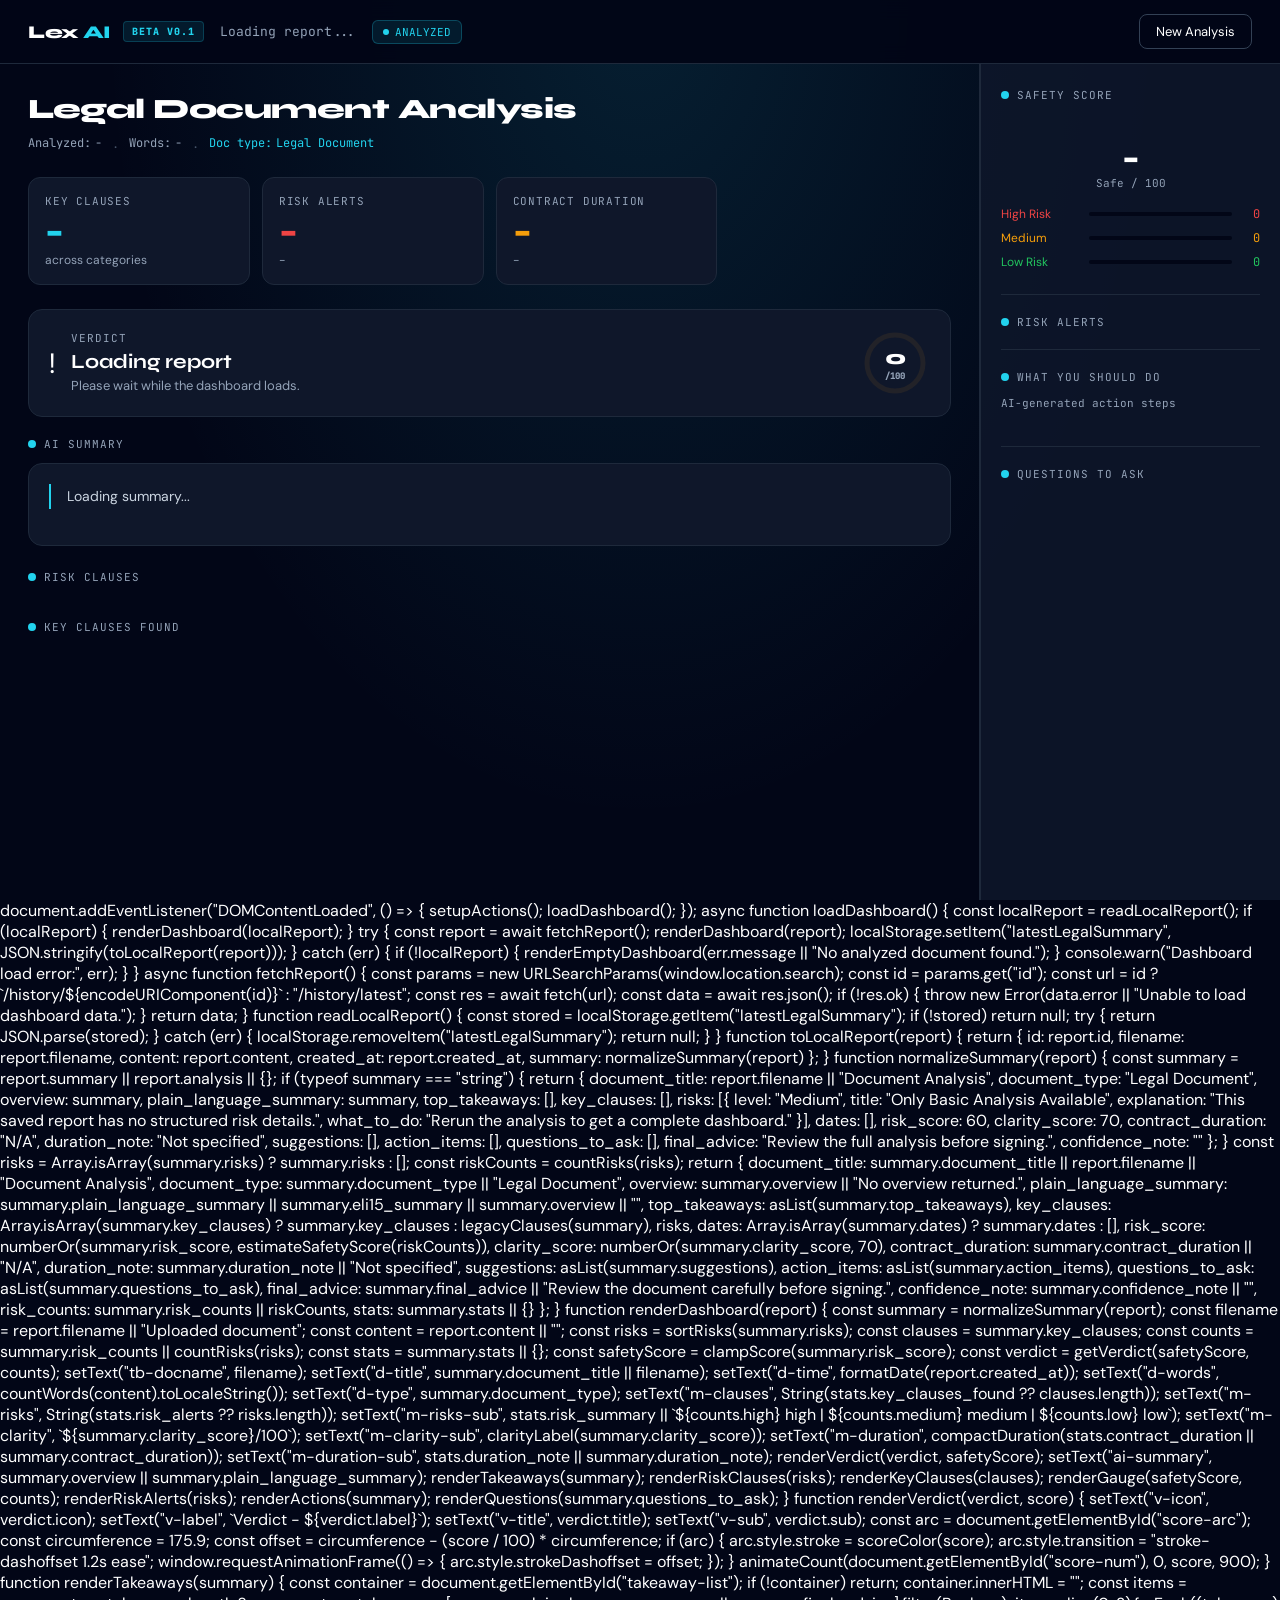
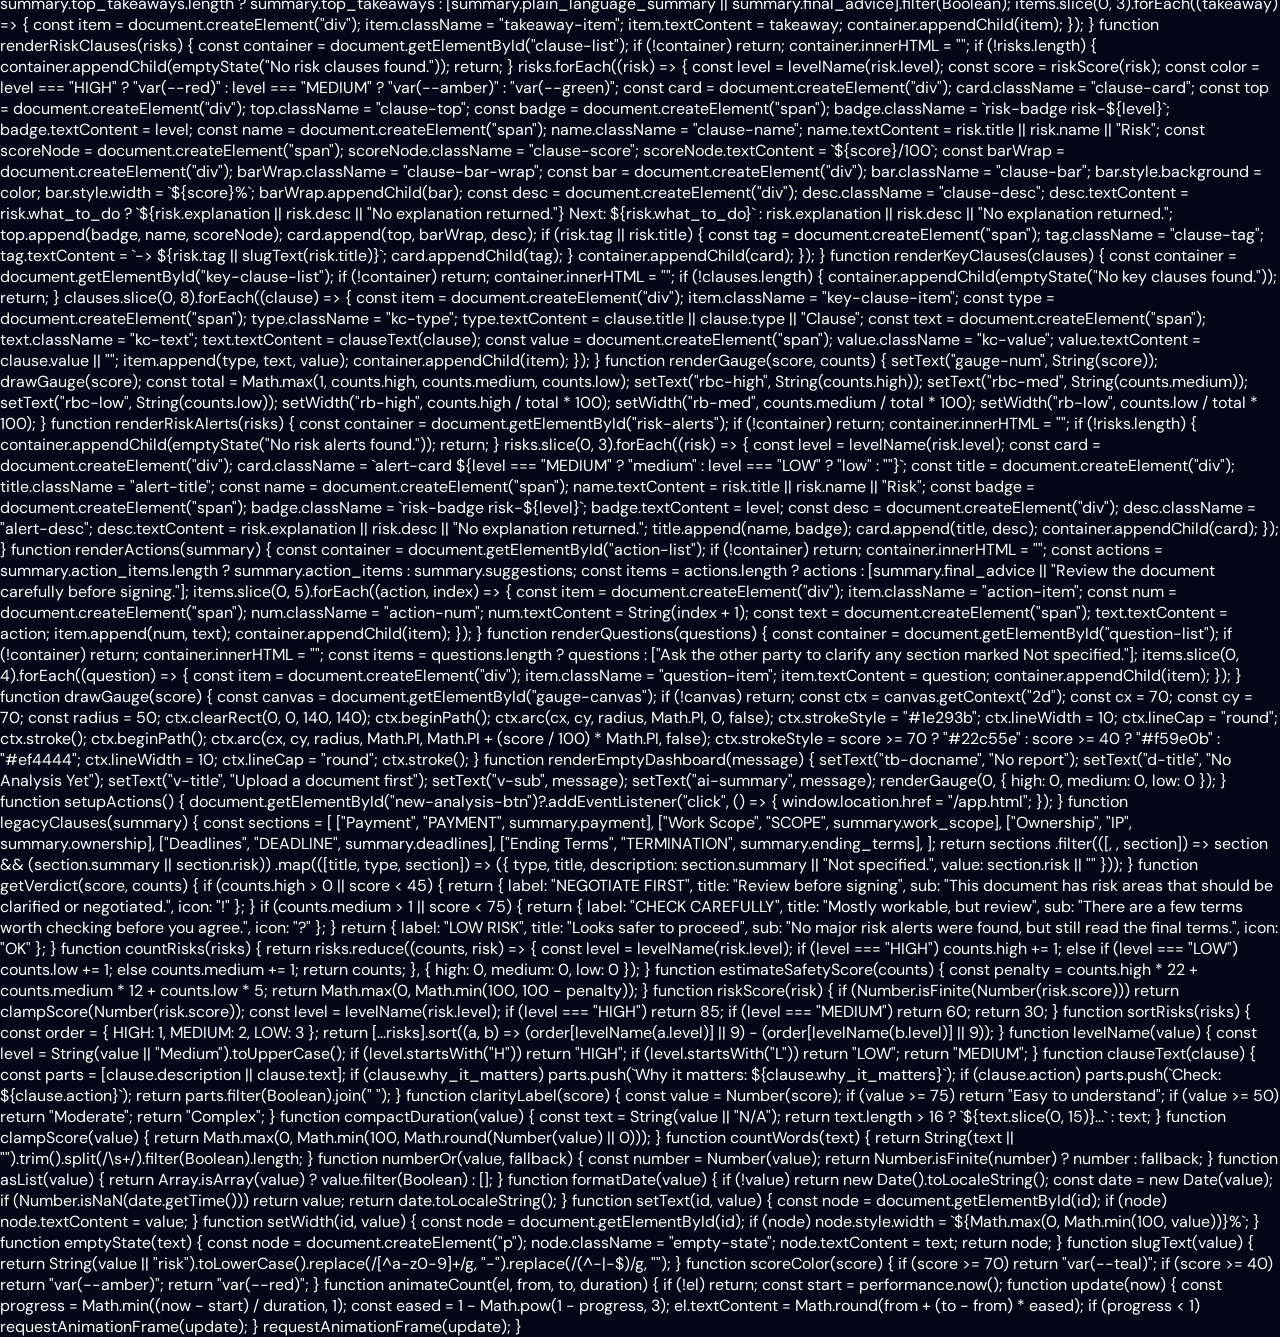
==== commit f61c453f: "das1" ====
--- a/DASD.html
+++ b/DASD.html
@@ -1,2126 +1,1125 @@
 <!DOCTYPE html>
 <html lang="en">
-
 <head>
-  <meta charset="UTF-8">
-  <meta name="viewport" content="width=device-width, initial-scale=1.0">
-  <title>LexAI – Legal Document Dashboard</title>
-  <link
-    href="https://fonts.googleapis.com/css2?family=Syne:wght@400;600;700;800&family=DM+Mono:wght@300;400;500&family=DM+Sans:ital,wght@0,300;0,400;0,500;1,400&display=swap"
-    rel="stylesheet">
-  <style>
-    /* ─── DESIGN TOKENS ─────────────────────────────────────── */
-    :root {
-      --bg: #0b0e14;
-      --surface: #111620;
-      --card: #161c28;
-      --border: #1f2a3c;
-      --border2: #263040;
-      --text: #e2e8f4;
-      --muted: #5a6a80;
-      --label: #7a8fa8;
-      --cyan: #00d4ff;
-      --cyan-dim: rgba(0, 212, 255, .12);
-      --cyan-glow: rgba(0, 212, 255, .35);
-      --green: #00e5a0;
-      --green-dim: rgba(0, 229, 160, .12);
-      --yellow: #ffd166;
-      --yellow-dim: rgba(255, 209, 102, .12);
-      --red: #ff4f6a;
-      --red-dim: rgba(255, 79, 106, .12);
-      --orange: #ff8c42;
-      --sidebar-w: 240px;
-      --font-head: 'Syne', sans-serif;
-      --font-body: 'DM Sans', sans-serif;
-      --font-mono: 'DM Mono', monospace;
-      --radius: 10px;
-      --radius-lg: 16px;
-      --trans: .2s ease;
-    }
-
-    /* ─── RESET & BASE ───────────────────────────────────────── */
-    *,
-    *::before,
-    *::after {
-      box-sizing: border-box;
-      margin: 0;
-      padding: 0
-    }
-
-    html {
-      scroll-behavior: smooth
-    }
-
-    body {
-      font-family: var(--font-body);
-      background: var(--bg);
-      color: var(--text);
-      min-height: 100vh;
-      display: flex;
-      overflow-x: hidden;
-    }
-
-    /* ─── SCROLLBAR ──────────────────────────────────────────── */
-    ::-webkit-scrollbar {
-      width: 5px;
-      height: 5px
-    }
-
-    ::-webkit-scrollbar-track {
-      background: var(--bg)
-    }
-
-    ::-webkit-scrollbar-thumb {
-      background: var(--border2);
-      border-radius: 4px
-    }
-
-    /* ─── TOPBAR ─────────────────────────────────────────────── */
-    .topbar {
-      position: fixed;
-      top: 0;
-      left: 0;
-      right: 0;
-      height: 52px;
-      background: rgba(11, 14, 20, .92);
-      backdrop-filter: blur(14px);
-      border-bottom: 1px solid var(--border);
-      display: flex;
-      align-items: center;
-      padding: 0 20px;
-      gap: 14px;
-      z-index: 200;
-    }
-
-    .topbar-logo {
-      display: flex;
-      align-items: center;
-      gap: 8px;
-      font-family: var(--font-head);
-      font-weight: 800;
-      font-size: 1.1rem;
-      color: var(--text);
-      letter-spacing: -.3px;
-    }
-
-    .topbar-logo span {
-      color: var(--cyan)
-    }
-
-    .logo-dot {
-      width: 9px;
-      height: 9px;
-      border-radius: 50%;
-      background: var(--cyan);
-      box-shadow: 0 0 10px var(--cyan-glow);
-      animation: pulse 2s infinite;
-    }
-
-    @keyframes pulse {
-
-      0%,
-      100% {
-        opacity: 1
-      }
-
-      50% {
-        opacity: .4
-      }
-    }
-
-    .badge-beta {
-      font-family: var(--font-mono);
-      font-size: .6rem;
-      font-weight: 500;
-      background: var(--border2);
-      color: var(--label);
-      border: 1px solid var(--border2);
-      padding: 2px 7px;
-      border-radius: 30px;
-      letter-spacing: .5px;
-    }
-
-    .topbar-spacer {
-      flex: 1
-    }
-
-    .topbar-file {
-      font-family: var(--font-mono);
-      font-size: .72rem;
-      color: var(--muted);
-      display: flex;
-      align-items: center;
-      gap: 6px;
-    }
-
-    .status-pill {
-      display: flex;
-      align-items: center;
-      gap: 5px;
-      font-family: var(--font-mono);
-      font-size: .65rem;
-      font-weight: 500;
-      color: var(--green);
-      letter-spacing: .6px;
-      background: var(--green-dim);
-      border: 1px solid rgba(0, 229, 160, .25);
-      padding: 3px 10px;
-      border-radius: 20px;
-    }
-
-    .status-dot {
-      width: 6px;
-      height: 6px;
-      border-radius: 50%;
-      background: var(--green);
-      box-shadow: 0 0 8px var(--green)
-    }
-
-    .avatar {
-      width: 32px;
-      height: 32px;
-      border-radius: 50%;
-      background: linear-gradient(135deg, var(--cyan), #0074cc);
-      display: flex;
-      align-items: center;
-      justify-content: center;
-      font-family: var(--font-head);
-      font-weight: 700;
-      font-size: .75rem;
-      color: #fff;
-      cursor: pointer;
-      border: 2px solid var(--border2);
-      transition: var(--trans);
-    }
-
-    .avatar:hover {
-      border-color: var(--cyan);
-      box-shadow: 0 0 12px var(--cyan-glow)
-    }
-
-    /* ─── SIDEBAR ────────────────────────────────────────────── */
-    .sidebar {
-      position: fixed;
-      top: 52px;
-      left: 0;
-      bottom: 0;
-      width: var(--sidebar-w);
-      background: var(--surface);
-      border-right: 1px solid var(--border);
-      display: flex;
-      flex-direction: column;
-      padding: 20px 0;
-      z-index: 100;
-      overflow-y: auto;
-    }
-
-    .sidebar-section {
-      padding: 0 16px;
-      margin-bottom: 24px;
-    }
-
-    .sidebar-label {
-      font-family: var(--font-mono);
-      font-size: .62rem;
-      font-weight: 500;
-      color: var(--muted);
-      letter-spacing: 1.2px;
-      text-transform: uppercase;
-      padding: 0 8px;
-      margin-bottom: 8px;
-    }
-
-    .nav-item {
-      display: flex;
-      align-items: center;
-      gap: 10px;
-      padding: 9px 12px;
-      border-radius: var(--radius);
-      font-size: .85rem;
-      font-weight: 500;
-      color: var(--label);
-      cursor: pointer;
-      transition: var(--trans);
-      margin-bottom: 2px;
-      position: relative;
-      border: 1px solid transparent;
-    }
-
-    .nav-item:hover {
-      background: var(--card);
-      color: var(--text);
-      border-color: var(--border)
-    }
-
-    .nav-item.active {
-      background: var(--cyan-dim);
-      color: var(--cyan);
-      border-color: rgba(0, 212, 255, .2);
-    }
-
-    .nav-item.active::before {
-      content: '';
-      position: absolute;
-      left: -16px;
-      top: 50%;
-      transform: translateY(-50%);
-      width: 3px;
-      height: 60%;
-      background: var(--cyan);
-      border-radius: 0 3px 3px 0;
-    }
-
-    .nav-icon {
-      width: 18px;
-      height: 18px;
-      flex-shrink: 0;
-      opacity: .7
-    }
-
-    .nav-item.active .nav-icon {
-      opacity: 1
-    }
-
-    .upload-btn {
-      margin: 0 16px;
-      display: flex;
-      align-items: center;
-      justify-content: center;
-      gap: 8px;
-      padding: 10px 16px;
-      border-radius: var(--radius);
-      background: linear-gradient(135deg, var(--cyan), #0095cc);
-      color: #0b0e14;
-      font-weight: 700;
-      font-size: .85rem;
-      cursor: pointer;
-      border: none;
-      transition: var(--trans);
-      font-family: var(--font-body);
-      letter-spacing: .2px;
-      box-shadow: 0 4px 20px var(--cyan-glow);
-    }
-
-    .upload-btn:hover {
-      transform: translateY(-1px);
-      box-shadow: 0 6px 28px rgba(0, 212, 255, .5)
-    }
-
-    .upload-btn:active {
-      transform: translateY(0)
-    }
-
-    .sidebar-history {
-      flex: 1;
-      padding: 0 16px;
-      overflow-y: auto
-    }
-
-    .history-item {
-      display: flex;
-      align-items: center;
-      gap: 8px;
-      padding: 8px 10px;
-      border-radius: 8px;
-      font-size: .78rem;
-      color: var(--muted);
-      cursor: pointer;
-      transition: var(--trans);
-      border: 1px solid transparent;
-      overflow: hidden;
-    }
-
-    .history-item:hover {
-      background: var(--card);
-      color: var(--label);
-      border-color: var(--border)
-    }
-
-    .history-icon {
-      font-size: .7rem;
-      flex-shrink: 0;
-      color: var(--border2)
-    }
-
-    .history-name {
-      overflow: hidden;
-      text-overflow: ellipsis;
-      white-space: nowrap;
-      font-family: var(--font-mono);
-      font-size: .7rem
-    }
-
-    /* ─── MAIN ───────────────────────────────────────────────── */
-    .main {
-      margin-left: var(--sidebar-w);
-      margin-top: 52px;
-      flex: 1;
-      padding: 28px 28px 40px;
-      max-width: 1400px;
-      width: 100%;
-    }
-
-    /* ─── PAGE HEADER ────────────────────────────────────────── */
-    .page-header {
-      display: flex;
-      align-items: flex-start;
-      justify-content: space-between;
-      margin-bottom: 28px;
-    }
-
-    .page-title {
-      font-family: var(--font-head);
-      font-size: 2rem;
-      font-weight: 800;
-      color: var(--text);
-      letter-spacing: -.5px;
-      line-height: 1.1;
-    }
-
-    .page-title span {
-      color: var(--cyan)
-    }
-
-    .page-subtitle {
-      display: flex;
-      align-items: center;
-      gap: 8px;
-      margin-top: 5px;
-    }
-
-    .page-subtitle-tag {
-      font-family: var(--font-mono);
-      font-size: .67rem;
-      color: var(--muted);
-      background: var(--card);
-      border: 1px solid var(--border);
-      padding: 2px 8px;
-      border-radius: 4px;
-    }
-
-    .page-meta {
-      text-align: right;
-      font-family: var(--font-mono);
-      font-size: .68rem;
-      color: var(--muted);
-      line-height: 1.8;
-    }
-
-    .page-meta strong {
-      color: var(--label)
-    }
-
-    /* ─── STAT CARDS ROW ─────────────────────────────────────── */
-    .stats-grid {
-      display: grid;
-      grid-template-columns: repeat(4, 1fr);
-      gap: 14px;
-      margin-bottom: 22px;
-    }
-
-    .stat-card {
-      background: var(--card);
-      border: 1px solid var(--border);
-      border-radius: var(--radius-lg);
-      padding: 20px 22px;
-      position: relative;
-      overflow: hidden;
-      transition: var(--trans);
-      cursor: default;
-    }
-
-    .stat-card::before {
-      content: '';
-      position: absolute;
-      top: 0;
-      left: 0;
-      right: 0;
-      height: 2px;
-      background: var(--accent-color, var(--cyan));
-      box-shadow: 0 0 10px var(--accent-glow, var(--cyan-glow));
-      opacity: .7;
-    }
-
-    .stat-card:hover {
-      border-color: var(--border2);
-      transform: translateY(-2px);
-      box-shadow: 0 8px 32px rgba(0, 0, 0, .4)
-    }
-
-    .stat-label {
-      font-family: var(--font-mono);
-      font-size: .63rem;
-      font-weight: 500;
-      color: var(--muted);
-      letter-spacing: .8px;
-      text-transform: uppercase;
-      margin-bottom: 12px;
-    }
-
-    .stat-value {
-      font-family: var(--font-head);
-      font-size: 2.4rem;
-      font-weight: 800;
-      line-height: 1;
-      margin-bottom: 6px;
-      color: var(--accent-color, var(--cyan));
-    }
-
-    .stat-sub {
-      font-size: .75rem;
-      color: var(--muted)
-    }
-
-    .stat-card--green {
-      --accent-color: var(--green);
-      --accent-glow: rgba(0, 229, 160, .35)
-    }
-
-    .stat-card--yellow {
-      --accent-color: var(--yellow);
-      --accent-glow: rgba(255, 209, 102, .35)
-    }
-
-    .stat-card--red {
-      --accent-color: var(--red);
-      --accent-glow: rgba(255, 79, 106, .35)
-    }
-
-    /* ─── DASHBOARD GRID ─────────────────────────────────────── */
-    .dash-grid {
-      display: grid;
-      grid-template-columns: 1fr 340px;
-      gap: 18px;
-    }
-
-    .dash-left {
-      display: flex;
-      flex-direction: column;
-      gap: 18px
-    }
-
-    .dash-right {
-      display: flex;
-      flex-direction: column;
-      gap: 18px
-    }
-
-    /* ─── PANEL ──────────────────────────────────────────────── */
-    .panel {
-      background: var(--card);
-      border: 1px solid var(--border);
-      border-radius: var(--radius-lg);
-      overflow: hidden;
-    }
-
-    .panel-header {
-      display: flex;
-      align-items: center;
-      justify-content: space-between;
-      padding: 16px 20px;
-      border-bottom: 1px solid var(--border);
-    }
-
-    .panel-title {
-      display: flex;
-      align-items: center;
-      gap: 8px;
-      font-family: var(--font-mono);
-      font-size: .72rem;
-      font-weight: 500;
-      color: var(--label);
-      letter-spacing: .6px;
-      text-transform: uppercase;
-    }
-
-    .panel-dot {
-      width: 7px;
-      height: 7px;
-      border-radius: 50%;
-      background: var(--cyan);
-      box-shadow: 0 0 8px var(--cyan-glow)
-    }
-
-    .panel-dot--green {
-      background: var(--green);
-      box-shadow: 0 0 8px rgba(0, 229, 160, .5)
-    }
-
-    .panel-dot--yellow {
-      background: var(--yellow);
-      box-shadow: 0 0 8px rgba(255, 209, 102, .5)
-    }
-
-    .panel-dot--red {
-      background: var(--red);
-      box-shadow: 0 0 8px rgba(255, 79, 106, .5)
-    }
-
-    .panel-actions {
-      display: flex;
-      gap: 6px
-    }
-
-    .btn-outline {
-      font-family: var(--font-mono);
-      font-size: .68rem;
-      font-weight: 500;
-      color: var(--label);
-      letter-spacing: .4px;
-      text-transform: uppercase;
-      background: transparent;
-      border: 1px solid var(--border);
-      padding: 5px 12px;
-      border-radius: 6px;
-      cursor: pointer;
-      transition: var(--trans);
-    }
-
-    .btn-outline:hover {
-      border-color: var(--border2);
-      color: var(--text)
-    }
-
-    .btn-outline.active {
-      background: var(--cyan-dim);
-      color: var(--cyan);
-      border-color: rgba(0, 212, 255, .3);
-    }
-
-    .panel-body {
-      padding: 20px
-    }
-
-    /* ─── AI SUMMARY ─────────────────────────────────────────── */
-    .ai-summary-quote {
-      border-left: 3px solid var(--cyan);
-      padding: 10px 14px;
-      font-style: italic;
-      font-size: .9rem;
-      color: var(--label);
-      margin-bottom: 16px;
-      background: var(--cyan-dim);
-      border-radius: 0 6px 6px 0;
-    }
-
-    .summary-points {
-      display: flex;
-      flex-direction: column;
-      gap: 8px;
-      margin-bottom: 16px
-    }
-
-    .summary-point {
-      display: flex;
-      align-items: flex-start;
-      gap: 10px;
-      background: rgba(255, 255, 255, .03);
-      border: 1px solid var(--border);
-      border-radius: 8px;
-      padding: 11px 14px;
-      font-size: .84rem;
-      color: var(--text);
-      transition: var(--trans);
-      cursor: default;
-    }
-
-    .summary-point:hover {
-      border-color: var(--border2)
-    }
-
-    .point-icon {
-      font-size: 1rem;
-      flex-shrink: 0;
-      margin-top: 1px
-    }
-
-    .simple-words {
-      background: rgba(0, 212, 255, .06);
-      border: 1px solid rgba(0, 212, 255, .15);
-      border-radius: 8px;
-      padding: 14px 16px;
-    }
-
-    .simple-words-label {
-      font-family: var(--font-mono);
-      font-size: .62rem;
-      color: var(--cyan);
-      letter-spacing: .8px;
-      text-transform: uppercase;
-      margin-bottom: 7px;
-    }
-
-    .simple-words p {
-      font-size: .83rem;
-      color: var(--muted);
-      line-height: 1.6
-    }
-
-    /* ─── KEY CLAUSES ────────────────────────────────────────── */
-    .clauses-list {
-      display: flex;
-      flex-direction: column;
-      gap: 0
-    }
-
-    .clause-item {
-      display: flex;
-      align-items: center;
-      gap: 12px;
-      padding: 13px 0;
-      border-bottom: 1px solid var(--border);
-      cursor: pointer;
-      transition: var(--trans);
-    }
-
-    .clause-item:last-child {
-      border-bottom: none
-    }
-
-    .clause-item:hover .clause-name {
-      color: var(--cyan)
-    }
-
-    .clause-badge {
-      font-family: var(--font-mono);
-      font-size: .62rem;
-      padding: 3px 8px;
-      border-radius: 4px;
-      font-weight: 500;
-      letter-spacing: .4px;
-      flex-shrink: 0;
-    }
-
-    .badge--high {
-      background: var(--red-dim);
-      color: var(--red);
-      border: 1px solid rgba(255, 79, 106, .25)
-    }
-
-    .badge--med {
-      background: var(--yellow-dim);
-      color: var(--yellow);
-      border: 1px solid rgba(255, 209, 102, .25)
-    }
-
-    .badge--low {
-      background: var(--green-dim);
-      color: var(--green);
-      border: 1px solid rgba(0, 229, 160, .25)
-    }
-
-    .badge--info {
-      background: var(--cyan-dim);
-      color: var(--cyan);
-      border: 1px solid rgba(0, 212, 255, .2)
-    }
-
-    .clause-name {
-      flex: 1;
-      font-size: .85rem;
-      font-weight: 500;
-      color: var(--text);
-      transition: var(--trans)
-    }
-
-    .clause-tag {
-      font-family: var(--font-mono);
-      font-size: .65rem;
-      color: var(--muted);
-      background: var(--surface);
-      border: 1px solid var(--border);
-      padding: 2px 7px;
-      border-radius: 4px;
-    }
-
-    .clause-chevron {
-      color: var(--border2);
-      font-size: .8rem;
-      transition: var(--trans)
-    }
-
-    .clause-item:hover .clause-chevron {
-      color: var(--cyan)
-    }
-
-    /* ─── SAFETY SCORE ───────────────────────────────────────── */
-    .safety-gauge {
-      display: flex;
-      flex-direction: column;
-      align-items: center;
-      padding: 20px 0 16px;
-    }
-
-    .gauge-wrap {
-      position: relative;
-      width: 130px;
-      height: 130px;
-      margin-bottom: 10px
-    }
-
-    .gauge-svg {
-      width: 100%;
-      height: 100%
-    }
-
-    .gauge-bg {
-      fill: none;
-      stroke: var(--border);
-      stroke-width: 10
-    }
-
-    .gauge-arc {
-      fill: none;
-      stroke-width: 10;
-      stroke-linecap: round;
-      transform: rotate(-90deg);
-      transform-origin: 50% 50%;
-      transition: stroke-dashoffset 1.4s cubic-bezier(.4, 0, .2, 1);
-    }
-
-    .gauge-value {
-      position: absolute;
-      top: 50%;
-      left: 50%;
-      transform: translate(-50%, -50%);
-      text-align: center;
-    }
-
-    .gauge-num {
-      font-family: var(--font-head);
-      font-size: 2rem;
-      font-weight: 800;
-      color: var(--yellow)
-    }
-
-    .gauge-sub {
-      font-family: var(--font-mono);
-      font-size: .6rem;
-      color: var(--muted);
-      letter-spacing: .5px
-    }
-
-    .risk-bars {
-      padding: 0 4px;
-      width: 100%
-    }
-
-    .risk-bar-row {
-      display: flex;
-      align-items: center;
-      gap: 10px;
-      margin-bottom: 10px
-    }
-
-    .risk-bar-label {
-      font-family: var(--font-mono);
-      font-size: .7rem;
-      min-width: 60px;
-    }
-
-    .risk-bar-label.high {
-      color: var(--red)
-    }
-
-    .risk-bar-label.med {
-      color: var(--yellow)
-    }
-
-    .risk-bar-label.low {
-      color: var(--green)
-    }
-
-    .risk-bar-track {
-      flex: 1;
-      height: 5px;
-      background: var(--border);
-      border-radius: 3px;
-      overflow: hidden;
-    }
-
-    .risk-bar-fill {
-      height: 100%;
-      border-radius: 3px;
-      transition: width 1.2s cubic-bezier(.4, 0, .2, 1)
-    }
-
-    .fill-high {
-      background: var(--red);
-      box-shadow: 0 0 6px rgba(255, 79, 106, .5)
-    }
-
-    .fill-med {
-      background: var(--yellow);
-      box-shadow: 0 0 6px rgba(255, 209, 102, .5)
-    }
-
-    .fill-low {
-      background: var(--green);
-      box-shadow: 0 0 6px rgba(0, 229, 160, .5)
-    }
-
-    .risk-count {
-      font-family: var(--font-mono);
-      font-size: .72rem;
-      color: var(--muted);
-      min-width: 14px;
-      text-align: right
-    }
-
-    /* ─── RISK ALERTS PANEL ──────────────────────────────────── */
-    .alert-item {
-      border: 1px solid var(--border);
-      border-radius: 8px;
-      padding: 13px 15px;
-      margin-bottom: 10px;
-      transition: var(--trans);
-      cursor: pointer;
-      position: relative;
-      overflow: hidden;
-    }
-
-    .alert-item:last-child {
-      margin-bottom: 0
-    }
-
-    .alert-item::before {
-      content: '';
-      position: absolute;
-      left: 0;
-      top: 0;
-      bottom: 0;
-      width: 3px;
-    }
-
-    .alert-item--high::before {
-      background: var(--red);
-      box-shadow: 2px 0 12px rgba(255, 79, 106, .5)
-    }
-
-    .alert-item--med::before {
-      background: var(--yellow);
-      box-shadow: 2px 0 12px rgba(255, 209, 102, .5)
-    }
-
-    .alert-item:hover {
-      border-color: var(--border2);
-      background: rgba(255, 255, 255, .02)
-    }
-
-    .alert-top {
-      display: flex;
-      align-items: center;
-      justify-content: space-between;
-      margin-bottom: 5px
-    }
-
-    .alert-name {
-      font-size: .85rem;
-      font-weight: 600;
-      color: var(--text)
-    }
-
-    .alert-body {
-      font-size: .78rem;
-      color: var(--muted);
-      line-height: 1.5
-    }
-
-    .alert-expand {
-      font-family: var(--font-mono);
-      font-size: .65rem;
-      color: var(--cyan);
-      margin-top: 8px;
-      display: flex;
-      align-items: center;
-      gap: 4px;
-      cursor: pointer;
-    }
-
-    .alert-expand:hover {
-      color: var(--text)
-    }
-
-    /* ─── UPLOAD OVERLAY ─────────────────────────────────────── */
-    .upload-overlay {
-      display: none;
-      position: fixed;
-      inset: 0;
-      z-index: 1000;
-      background: rgba(7, 10, 16, .85);
-      backdrop-filter: blur(10px);
-      align-items: center;
-      justify-content: center;
-    }
-
-    .upload-overlay.open {
-      display: flex
-    }
-
-    .upload-modal {
-      background: var(--card);
-      border: 1px solid var(--border);
-      border-radius: 20px;
-      padding: 36px 32px;
-      width: 460px;
-      max-width: 95vw;
-      box-shadow: 0 24px 80px rgba(0, 0, 0, .6);
-      animation: modal-in .25s ease;
-    }
-
-    @keyframes modal-in {
-      from {
-        opacity: 0;
-        transform: scale(.95)
-      }
-
-      to {
-        opacity: 1;
-        transform: scale(1)
-      }
-    }
-
-    .modal-title {
-      font-family: var(--font-head);
-      font-size: 1.4rem;
-      font-weight: 800;
-      color: var(--text);
-      margin-bottom: 6px;
-    }
-
-    .modal-sub {
-      font-size: .82rem;
-      color: var(--muted);
-      margin-bottom: 24px
-    }
-
-    .drop-zone {
-      border: 2px dashed var(--border2);
-      border-radius: 12px;
-      padding: 36px;
-      text-align: center;
-      cursor: pointer;
-      transition: var(--trans);
-      background: var(--surface);
-    }
-
-    .drop-zone:hover,
-    .drop-zone.dragover {
-      border-color: var(--cyan);
-      background: var(--cyan-dim);
-    }
-
-    .drop-icon {
-      font-size: 2.5rem;
-      margin-bottom: 10px
-    }
-
-    .drop-text {
-      font-size: .9rem;
-      color: var(--label);
-      margin-bottom: 4px
-    }
-
-    .drop-hint {
-      font-family: var(--font-mono);
-      font-size: .7rem;
-      color: var(--muted)
-    }
-
-    .file-input {
-      display: none
-    }
-
-    .modal-footer {
-      display: flex;
-      justify-content: flex-end;
-      gap: 10px;
-      margin-top: 20px
-    }
-
-    .btn-cancel {
-      padding: 9px 20px;
-      border-radius: 8px;
-      background: transparent;
-      border: 1px solid var(--border);
-      color: var(--muted);
-      font-size: .85rem;
-      cursor: pointer;
-      transition: var(--trans);
-      font-family: var(--font-body);
-    }
-
-    .btn-cancel:hover {
-      border-color: var(--border2);
-      color: var(--text)
-    }
-
-    .btn-upload-go {
-      padding: 9px 22px;
-      border-radius: 8px;
-      background: linear-gradient(135deg, var(--cyan), #0095cc);
-      border: none;
-      color: #0b0e14;
-      font-size: .85rem;
-      font-weight: 700;
-      cursor: pointer;
-      transition: var(--trans);
-      font-family: var(--font-body);
-    }
-
-    .btn-upload-go:hover {
-      box-shadow: 0 4px 18px var(--cyan-glow)
-    }
-
-    /* ─── DETAIL MODAL ───────────────────────────────────────── */
-    .detail-overlay {
-      display: none;
-      position: fixed;
-      inset: 0;
-      z-index: 1000;
-      background: rgba(7, 10, 16, .85);
-      backdrop-filter: blur(10px);
-      align-items: center;
-      justify-content: center;
-    }
-
-    .detail-overlay.open {
-      display: flex
-    }
-
-    .detail-modal {
-      background: var(--card);
-      border: 1px solid var(--border);
-      border-radius: 20px;
-      padding: 32px;
-      width: 560px;
-      max-width: 96vw;
-      box-shadow: 0 24px 80px rgba(0, 0, 0, .6);
-      animation: modal-in .25s ease;
-      max-height: 88vh;
-      overflow-y: auto;
-    }
-
-    .detail-header {
-      display: flex;
-      align-items: flex-start;
-      justify-content: space-between;
-      margin-bottom: 20px;
-    }
-
-    .detail-title {
-      font-family: var(--font-head);
-      font-size: 1.3rem;
-      font-weight: 800;
-      color: var(--text);
-    }
-
-    .btn-close {
-      background: transparent;
-      border: none;
-      color: var(--muted);
-      font-size: 1.4rem;
-      cursor: pointer;
-      padding: 4px;
-      transition: var(--trans);
-      line-height: 1;
-    }
-
-    .btn-close:hover {
-      color: var(--text)
-    }
-
-    .detail-section {
-      margin-bottom: 18px
-    }
-
-    .detail-section-label {
-      font-family: var(--font-mono);
-      font-size: .64rem;
-      color: var(--muted);
-      letter-spacing: .8px;
-      text-transform: uppercase;
-      margin-bottom: 8px;
-    }
-
-    .detail-text {
-      font-size: .85rem;
-      color: var(--label);
-      line-height: 1.65
-    }
-
-    .detail-excerpt {
-      background: var(--surface);
-      border: 1px solid var(--border);
-      border-left: 3px solid var(--cyan);
-      border-radius: 0 6px 6px 0;
-      padding: 12px 14px;
-      font-family: var(--font-mono);
-      font-size: .78rem;
-      color: var(--text);
-      line-height: 1.6;
-      margin-bottom: 4px;
-    }
-
-    .detail-recommendation {
-      background: rgba(0, 229, 160, .07);
-      border: 1px solid rgba(0, 229, 160, .2);
-      border-radius: 8px;
-      padding: 12px 14px;
-      font-size: .82rem;
-      color: var(--green);
-      line-height: 1.55;
-    }
-
-    .detail-rec-label {
-      font-family: var(--font-mono);
-      font-size: .62rem;
-      letter-spacing: .6px;
-      color: var(--green);
-      text-transform: uppercase;
-      margin-bottom: 5px;
-      opacity: .7;
-    }
-
-    /* ─── TABS ───────────────────────────────────────────────── */
-    .tabs {
-      display: flex;
-      gap: 4px;
-      padding: 14px 20px 0;
-      border-bottom: 1px solid var(--border)
-    }
-
-    .tab {
-      font-family: var(--font-mono);
-      font-size: .72rem;
-      font-weight: 500;
-      color: var(--muted);
-      letter-spacing: .4px;
-      padding: 7px 14px;
-      border-radius: 7px 7px 0 0;
-      cursor: pointer;
-      transition: var(--trans);
-      border: 1px solid transparent;
-      border-bottom: none;
-      position: relative;
-      bottom: -1px;
-    }
-
-    .tab:hover {
-      color: var(--label)
-    }
-
-    .tab.active {
-      color: var(--cyan);
-      background: var(--card);
-      border-color: var(--border);
-      border-bottom-color: var(--card);
-    }
-
-    /* ─── NOTIFICATIONS ──────────────────────────────────────── */
-    .notif {
-      position: fixed;
-      bottom: 24px;
-      right: 24px;
-      background: var(--card);
-      border: 1px solid var(--border);
-      border-radius: 10px;
-      padding: 13px 18px;
-      font-size: .82rem;
-      color: var(--text);
-      box-shadow: 0 8px 32px rgba(0, 0, 0, .5);
-      transform: translateY(80px);
-      opacity: 0;
-      transition: all .35s cubic-bezier(.34, 1.56, .64, 1);
-      z-index: 2000;
-      display: flex;
-      align-items: center;
-      gap: 10px;
-      max-width: 320px;
-    }
-
-    .notif.show {
-      transform: translateY(0);
-      opacity: 1
-    }
-
-    .notif-icon {
-      font-size: 1.1rem
-    }
-
-    .notif-text {
-      flex: 1;
-      line-height: 1.4
-    }
-
-    /* ─── RESPONSIVE ─────────────────────────────────────────── */
-    @media(max-width:1100px) {
-      .stats-grid {
-        grid-template-columns: repeat(2, 1fr)
-      }
-
-      .dash-grid {
-        grid-template-columns: 1fr
-      }
-    }
-
-    @media(max-width:720px) {
-      .sidebar {
-        display: none
-      }
-
-      .main {
-        margin-left: 0;
-        padding: 16px
-      }
-
-      .stats-grid {
-        grid-template-columns: repeat(2, 1fr)
-      }
-    }
-
-    /* ─── SKELETON LOADER ────────────────────────────────────── */
-    .skeleton {
-      background: linear-gradient(90deg, var(--border) 25%, var(--border2) 50%, var(--border) 75%);
-      background-size: 200% 100%;
-      animation: shimmer 1.4s infinite;
-      border-radius: 4px;
-    }
-
-    @keyframes shimmer {
-      0% {
-        background-position: 200% 0
-      }
-
-      100% {
-        background-position: -200% 0
-      }
-    }
-
-    /* ─── PROGRESS BAR ───────────────────────────────────────── */
-    .clarity-bar {
-      height: 6px;
-      background: var(--border);
-      border-radius: 3px;
-      overflow: hidden;
-      margin-top: 8px;
-    }
-
-    .clarity-fill {
-      height: 100%;
-      border-radius: 3px;
-      background: linear-gradient(90deg, var(--green), var(--cyan));
-      transition: width 1.4s cubic-bezier(.4, 0, .2, 1);
-    }
-
-    /* ─── FADE IN ────────────────────────────────────────────── */
-    .fade-in {
-      opacity: 0;
-      transform: translateY(14px);
-      animation: fade-up .5s ease forwards;
-    }
-
-    @keyframes fade-up {
-      to {
-        opacity: 1;
-        transform: translateY(0)
-      }
-    }
-
-    .delay-1 {
-      animation-delay: .08s
-    }
-
-    .delay-2 {
-      animation-delay: .16s
-    }
-
-    .delay-3 {
-      animation-delay: .24s
-    }
-
-    .delay-4 {
-      animation-delay: .32s
-    }
-
-    .delay-5 {
-      animation-delay: .40s
-    }
-
-    .delay-6 {
-      animation-delay: .48s
-    }
-  </style>
+<meta charset="UTF-8">
+<meta name="viewport" content="width=device-width, initial-scale=1.0">
+<title>LexAI - Legal Document Analyzer</title>
+<link rel="preconnect" href="https://fonts.googleapis.com">
+<link href="https://fonts.googleapis.com/css2?family=Syne:wght@400;600;700;800&family=JetBrains+Mono:wght@400;500;600&family=DM+Sans:wght@300;400;500;600&display=swap" rel="stylesheet">
+<style>
+  * { margin: 0; padding: 0; box-sizing: border-box; }
+  :root {
+    --bg: #020617;
+    --bg2: #0f172a;
+    --bg3: #0f172a;
+    --bg4: #1e293b;
+    --teal: #22d3ee;
+    --teal2: #22d3ee;
+    --teal3: #3b82f6;
+    --red: #ef4444;
+    --amber: #f59e0b;
+    --green: #22c55e;
+    --text: #ffffff;
+    --muted: #94a3b8;
+    --dimmed: #475569;
+    --border: #1e293b;
+    --border2: #334155;
+    --font-head: 'Syne', sans-serif;
+    --font-body: 'DM Sans', sans-serif;
+    --font-mono: 'JetBrains Mono', monospace;
+  }
+  body {
+    min-height: 100vh;
+    overflow-x: hidden;
+    background:
+      radial-gradient(ellipse 60% 40% at 50% 0%, rgba(34,211,238,0.12) 0%, transparent 70%),
+      var(--bg);
+    color: var(--text);
+    font-family: var(--font-body);
+  }
+  button { font: inherit; }
+
+  #dashboard { display: flex; flex-direction: column; min-height: 100vh; }
+
+  .topbar {
+    display: flex;
+    align-items: center;
+    justify-content: space-between;
+    gap: 18px;
+    padding: 14px 28px;
+    border-bottom: 1px solid var(--border);
+    background: rgba(2, 6, 23, 0.95);
+    backdrop-filter: blur(10px);
+    position: sticky;
+    top: 0;
+    z-index: 100;
+  }
+  .topbar-left { display: flex; align-items: center; gap: 16px; min-width: 0; }
+  .logo {
+    font-family: var(--font-head);
+    font-size: 18px;
+    font-weight: 800;
+    letter-spacing: -0.5px;
+    display: flex;
+    align-items: center;
+    gap: 4px;
+    white-space: nowrap;
+  }
+  .logo span { color: var(--teal); }
+  .badge-beta {
+    margin-left: 8px;
+    background: rgba(34, 211, 238, 0.1);
+    color: var(--teal2);
+    font-size: 10px;
+    font-family: var(--font-mono);
+    padding: 3px 8px;
+    border-radius: 4px;
+    border: 1px solid rgba(34, 211, 238, 0.2);
+    letter-spacing: 1px;
+  }
+  .doc-name {
+    max-width: 280px;
+    overflow: hidden;
+    text-overflow: ellipsis;
+    white-space: nowrap;
+    font-family: var(--font-mono);
+    font-size: 13px;
+    color: var(--muted);
+  }
+  .status-badge {
+    display: flex;
+    align-items: center;
+    gap: 6px;
+    background: rgba(34, 211, 238, 0.1);
+    border: 1px solid rgba(34, 211, 238, 0.25);
+    color: var(--teal);
+    font-size: 11px;
+    font-family: var(--font-mono);
+    padding: 4px 10px;
+    border-radius: 6px;
+    white-space: nowrap;
+  }
+  .status-dot {
+    width: 6px;
+    height: 6px;
+    border-radius: 50%;
+    background: var(--teal);
+    animation: pulse 2s ease-in-out infinite;
+  }
+  @keyframes pulse { 0%, 100% { opacity: 1; } 50% { opacity: .4; } }
+  .new-btn {
+    background: transparent;
+    border: 1px solid var(--border2);
+    color: var(--text);
+    font-size: 13px;
+    padding: 8px 16px;
+    border-radius: 8px;
+    cursor: pointer;
+    transition: .2s;
+    white-space: nowrap;
+  }
+  .new-btn:hover { border-color: var(--teal); color: var(--teal); }
+
+  .dash-body { display: grid; grid-template-columns: minmax(0, 1fr) 300px; flex: 1; }
+  .left-panel { padding: 28px; border-right: 1px solid var(--border); min-width: 0; }
+  .right-panel { padding: 24px 20px; background: rgba(15, 23, 42, .86); border-left: 1px solid var(--border); }
+
+  .doc-header { margin-bottom: 24px; }
+  .doc-title {
+    font-family: var(--font-head);
+    font-size: 28px;
+    font-weight: 800;
+    letter-spacing: -0.5px;
+    margin-bottom: 6px;
+  }
+  .doc-meta { display: flex; gap: 12px; flex-wrap: wrap; }
+  .meta-tag {
+    font-size: 12px;
+    font-family: var(--font-mono);
+    color: var(--muted);
+    display: flex;
+    align-items: center;
+    gap: 4px;
+  }
+  .meta-tag.doc-type { color: var(--teal); }
+  .meta-sep { color: var(--dimmed); }
+
+  .metrics { display: grid; grid-template-columns: repeat(4, 1fr); gap: 12px; margin-bottom: 24px; }
+  .metric-card {
+    background: var(--bg3);
+    border: 1px solid var(--border);
+    border-radius: 12px;
+    padding: 16px;
+    transition: .2s;
+    min-width: 0;
+  }
+  .metric-card:hover { border-color: var(--border2); }
+  .metric-label {
+    font-size: 11px;
+    font-family: var(--font-mono);
+    letter-spacing: .8px;
+    color: var(--muted);
+    margin-bottom: 8px;
+    text-transform: uppercase;
+  }
+  .metric-val {
+    font-family: var(--font-head);
+    font-size: 32px;
+    font-weight: 800;
+    line-height: 1;
+    overflow-wrap: anywhere;
+  }
+  .metric-sub { font-size: 12px; color: var(--muted); margin-top: 4px; }
+  .metric-card.teal .metric-val { color: var(--teal); }
+  .metric-card.red .metric-val { color: var(--red); }
+  .metric-card.amber .metric-val { color: var(--amber); }
+
+  .verdict-banner {
+    display: flex;
+    align-items: center;
+    gap: 16px;
+    background: var(--bg3);
+    border: 1px solid var(--border);
+    border-radius: 14px;
+    padding: 18px 20px;
+    margin-bottom: 20px;
+  }
+  .verdict-icon { font-size: 28px; flex-shrink: 0; }
+  .verdict-label {
+    font-size: 11px;
+    font-family: var(--font-mono);
+    letter-spacing: 1px;
+    text-transform: uppercase;
+    margin-bottom: 4px;
+    color: var(--muted);
+  }
+  .verdict-title { font-family: var(--font-head); font-size: 20px; font-weight: 700; }
+  .verdict-sub { font-size: 13px; color: var(--muted); margin-top: 2px; line-height: 1.5; }
+  .verdict-score { margin-left: auto; flex-shrink: 0; }
+  .score-ring { position: relative; width: 70px; height: 70px; }
+  .score-ring svg { transform: rotate(-90deg); }
+  .score-num {
+    position: absolute;
+    inset: 0;
+    display: flex;
+    flex-direction: column;
+    align-items: center;
+    justify-content: center;
+    font-family: var(--font-head);
+    font-size: 20px;
+    font-weight: 800;
+  }
+  .score-label { font-size: 9px; color: var(--muted); font-family: var(--font-mono); }
+
+  .section-head {
+    font-size: 11px;
+    font-family: var(--font-mono);
+    letter-spacing: 1px;
+    text-transform: uppercase;
+    color: var(--muted);
+    margin-bottom: 12px;
+    display: flex;
+    align-items: center;
+    gap: 8px;
+  }
+  .section-head::before {
+    content: '';
+    display: block;
+    width: 8px;
+    height: 8px;
+    border-radius: 50%;
+    background: var(--teal);
+    flex-shrink: 0;
+  }
+  .summary-box {
+    background: var(--bg3);
+    border: 1px solid var(--border);
+    border-radius: 14px;
+    padding: 20px;
+    margin-bottom: 24px;
+  }
+  .summary-text {
+    font-size: 14px;
+    line-height: 1.8;
+    color: #cbd5e1;
+    border-left: 2px solid var(--teal);
+    padding-left: 16px;
+  }
+  .takeaway-list { display: grid; gap: 8px; margin-top: 16px; }
+  .takeaway-item {
+    background: rgba(34, 211, 238, 0.08);
+    border: 1px solid rgba(34, 211, 238, 0.18);
+    color: #e0faff;
+    border-radius: 8px;
+    padding: 10px 12px;
+    font-size: 13px;
+    line-height: 1.5;
+  }
+
+  .clause-list { display: flex; flex-direction: column; gap: 10px; margin-bottom: 24px; }
+  .clause-card {
+    background: var(--bg3);
+    border: 1px solid var(--border);
+    border-radius: 12px;
+    padding: 16px;
+    transition: .2s;
+  }
+  .clause-card:hover { border-color: var(--border2); background: var(--bg4); }
+  .clause-top { display: flex; align-items: center; gap: 10px; margin-bottom: 8px; }
+  .risk-badge {
+    font-size: 10px;
+    font-family: var(--font-mono);
+    font-weight: 600;
+    letter-spacing: .5px;
+    padding: 3px 8px;
+    border-radius: 5px;
+    text-transform: uppercase;
+    flex-shrink: 0;
+  }
+  .risk-HIGH { background: rgba(239, 68, 68, 0.12); color: var(--red); border: 1px solid rgba(239, 68, 68, 0.28); }
+  .risk-MEDIUM { background: rgba(245, 158, 11, 0.12); color: var(--amber); border: 1px solid rgba(245, 158, 11, 0.28); }
+  .risk-LOW { background: rgba(34, 197, 94, 0.12); color: var(--green); border: 1px solid rgba(34, 197, 94, 0.28); }
+  .clause-name { font-weight: 600; font-size: 15px; flex: 1; min-width: 0; }
+  .clause-score { font-family: var(--font-mono); font-size: 13px; color: var(--muted); }
+  .clause-bar-wrap { background: var(--bg); border-radius: 4px; height: 3px; margin-bottom: 8px; overflow: hidden; }
+  .clause-bar { height: 100%; border-radius: 4px; transition: width 1s ease; }
+  .clause-desc { font-size: 13px; color: var(--muted); line-height: 1.6; }
+  .clause-tag {
+    display: inline-block;
+    font-size: 10px;
+    font-family: var(--font-mono);
+    background: var(--bg4);
+    border: 1px solid var(--border);
+    padding: 2px 8px;
+    border-radius: 4px;
+    margin-top: 8px;
+    color: var(--muted);
+  }
+
+  .key-clause-list { display: flex; flex-direction: column; gap: 8px; margin-bottom: 20px; }
+  .key-clause-item {
+    display: flex;
+    align-items: flex-start;
+    gap: 12px;
+    background: var(--bg3);
+    border: 1px solid var(--border);
+    border-radius: 10px;
+    padding: 12px 14px;
+    font-size: 13px;
+  }
+  .kc-type {
+    font-size: 10px;
+    font-family: var(--font-mono);
+    background: var(--bg4);
+    border: 1px solid var(--border2);
+    padding: 3px 8px;
+    border-radius: 5px;
+    color: var(--teal);
+    flex-shrink: 0;
+    text-transform: uppercase;
+    max-width: 130px;
+    overflow-wrap: anywhere;
+  }
+  .kc-text { color: var(--muted); flex: 1; line-height: 1.5; }
+  .kc-value { color: var(--teal); font-family: var(--font-mono); font-size: 11px; white-space: nowrap; }
+
+  .safety-gauge { display: flex; flex-direction: column; align-items: center; margin-bottom: 24px; }
+  .gauge-wrap { position: relative; width: 140px; height: 80px; overflow: hidden; margin-bottom: 12px; }
+  .gauge-canvas { width: 140px; height: 140px; position: absolute; top: 0; left: 0; }
+  .gauge-val { position: absolute; bottom: 4px; left: 50%; transform: translateX(-50%); text-align: center; }
+  .gauge-big { font-family: var(--font-head); font-size: 30px; font-weight: 800; }
+  .gauge-sub { font-size: 11px; font-family: var(--font-mono); color: var(--muted); }
+  .risk-breakdown { width: 100%; display: flex; flex-direction: column; gap: 8px; }
+  .rb-row { display: flex; align-items: center; gap: 8px; font-size: 12px; }
+  .rb-label { width: 80px; color: var(--muted); }
+  .rb-bar-wrap { flex: 1; background: var(--bg); border-radius: 4px; height: 4px; overflow: hidden; }
+  .rb-bar { height: 100%; border-radius: 4px; transition: width .8s ease; }
+  .rb-count { width: 20px; text-align: right; font-family: var(--font-mono); font-size: 12px; }
+
+  .action-list { display: flex; flex-direction: column; gap: 10px; margin-bottom: 24px; }
+  .action-item {
+    display: flex;
+    gap: 12px;
+    background: var(--bg3);
+    border: 1px solid var(--border);
+    border-radius: 10px;
+    padding: 12px;
+    font-size: 13px;
+    line-height: 1.5;
+    color: var(--muted);
+  }
+  .action-num {
+    width: 22px;
+    height: 22px;
+    border-radius: 50%;
+    background: var(--teal);
+    color: #020617;
+    font-size: 11px;
+    font-weight: 700;
+    font-family: var(--font-mono);
+    display: flex;
+    align-items: center;
+    justify-content: center;
+    flex-shrink: 0;
+    margin-top: 1px;
+  }
+  .alert-card {
+    background: var(--bg3);
+    border-left: 3px solid var(--red);
+    border-radius: 0 10px 10px 0;
+    border-top: 1px solid var(--border);
+    border-right: 1px solid var(--border);
+    border-bottom: 1px solid var(--border);
+    padding: 12px;
+    margin-bottom: 8px;
+    font-size: 13px;
+  }
+  .alert-card.medium { border-left-color: var(--amber); }
+  .alert-card.low { border-left-color: var(--green); }
+  .alert-title { font-weight: 600; margin-bottom: 4px; display: flex; justify-content: space-between; gap: 8px; align-items: center; }
+  .alert-desc { color: var(--muted); font-size: 12px; line-height: 1.5; }
+  .question-list { display: flex; flex-direction: column; gap: 8px; }
+  .question-item {
+    background: var(--bg3);
+    border: 1px solid var(--border);
+    border-radius: 10px;
+    padding: 10px 12px;
+    font-size: 12px;
+    line-height: 1.5;
+    color: var(--muted);
+  }
+  .divider { height: 1px; background: var(--border); margin: 20px 0; }
+  .empty-state { color: var(--muted); font-size: 13px; line-height: 1.6; }
+
+  @keyframes fadein { from { opacity: 0; transform: translateY(16px); } to { opacity: 1; transform: none; } }
+  .fadein { animation: fadein .5s ease forwards; }
+  .fadein-delay-1 { animation-delay: .1s; opacity: 0; }
+  .fadein-delay-2 { animation-delay: .2s; opacity: 0; }
+  .fadein-delay-3 { animation-delay: .3s; opacity: 0; }
+
+  ::-webkit-scrollbar { width: 7px; }
+  ::-webkit-scrollbar-track { background: var(--bg); }
+  ::-webkit-scrollbar-thumb { background: var(--border2); border-radius: 8px; }
+
+  @media (max-width: 980px) {
+    .dash-body { grid-template-columns: 1fr; }
+    .left-panel { border-right: none; }
+    .right-panel { border-left: none; border-top: 1px solid var(--border); }
+  }
+  @media (max-width: 760px) {
+    .topbar { align-items: flex-start; padding: 14px 16px; }
+    .topbar-left { flex-wrap: wrap; }
+    .status-badge { display: none; }
+    .left-panel, .right-panel { padding: 20px 16px; }
+    .metrics { grid-template-columns: repeat(2, 1fr); }
+    .verdict-banner { align-items: flex-start; }
+    .verdict-score { display: none; }
+    .doc-title { font-size: 24px; }
+  }
+  @media (max-width: 520px) {
+    .metrics { grid-template-columns: 1fr; }
+    .key-clause-item { flex-direction: column; }
+    .kc-value { white-space: normal; }
+  }
+</style>
 </head>
-
 <body>
-
-  <!-- ══ TOPBAR ══════════════════════════════════════════════ -->
-  <header class="topbar">
-    <div class="topbar-logo">
-      <div class="logo-dot"></div>
-      <span>Lex<span>AI</span></span>
+<div id="dashboard">
+  <div class="topbar">
+    <div class="topbar-left">
+      <div class="logo">Lex<span>AI</span><span class="badge-beta">BETA V0.1</span></div>
+      <span class="doc-name" id="tb-docname">Loading report...</span>
+      <div class="status-badge"><span class="status-dot"></span>ANALYZED</div>
     </div>
-    <div class="badge-beta">BETA V0.1</div>
-    <div class="topbar-spacer"></div>
-    <div class="topbar-file" id="topbar-file">
-      <svg width="13" height="13" viewBox="0 0 24 24" fill="none" stroke="currentColor" stroke-width="2">
-        <path d="M14 2H6a2 2 0 0 0-2 2v16a2 2 0 0 0 2 2h12a2 2 0 0 0 2-2V8z" />
-        <polyline points="14 2 14 8 20 8" />
-      </svg>
-      freelancer_contract_demo.docx
-    </div>
-    <div class="status-pill">
-      <div class="status-dot"></div>ANALYZED
-    </div>
-    <div class="avatar" title="Account">AK</div>
-  </header>
-
-  <!-- ══ SIDEBAR ══════════════════════════════════════════════ -->
-  <aside class="sidebar">
-    <div class="sidebar-section">
-      <div class="sidebar-label">Navigation</div>
-      <div class="nav-item active" data-page="dashboard">
-        <svg class="nav-icon" viewBox="0 0 24 24" fill="none" stroke="currentColor" stroke-width="2">
-          <rect x="3" y="3" width="7" height="7" />
-          <rect x="14" y="3" width="7" height="7" />
-          <rect x="3" y="14" width="7" height="7" />
-          <rect x="14" y="14" width="7" height="7" />
-        </svg>
-        Dashboard
-      </div>
-      <div class="nav-item" data-page="documents">
-        <svg class="nav-icon" viewBox="0 0 24 24" fill="none" stroke="currentColor" stroke-width="2">
-          <path d="M14 2H6a2 2 0 0 0-2 2v16a2 2 0 0 0 2 2h12a2 2 0 0 0 2-2V8z" />
-          <polyline points="14 2 14 8 20 8" />
-        </svg>
-        Documents
-      </div>
-      <div class="nav-item" data-page="analysis">
-        <svg class="nav-icon" viewBox="0 0 24 24" fill="none" stroke="currentColor" stroke-width="2">
-          <polyline points="22 12 18 12 15 21 9 3 6 12 2 12" />
-        </svg>
-        Analysis
-      </div>
-      <div class="nav-item" data-page="risk">
-        <svg class="nav-icon" viewBox="0 0 24 24" fill="none" stroke="currentColor" stroke-width="2">
-          <path d="M10.29 3.86L1.82 18a2 2 0 0 0 1.71 3h16.94a2 2 0 0 0 1.71-3L13.71 3.86a2 2 0 0 0-3.42 0z" />
-          <line x1="12" y1="9" x2="12" y2="13" />
-          <line x1="12" y1="17" x2="12.01" y2="17" />
-        </svg>
-        Risk Report
-      </div>
-    </div>
-
-    <div class="sidebar-section">
-      <button class="upload-btn" id="open-upload">
-        <svg width="14" height="14" viewBox="0 0 24 24" fill="none" stroke="currentColor" stroke-width="2.5">
-          <line x1="12" y1="5" x2="12" y2="19" />
-          <line x1="5" y1="12" x2="19" y2="12" />
-        </svg>
-        Upload Document
-      </button>
-    </div>
-
-    <div class="sidebar-section">
-      <div class="sidebar-label">Tools</div>
-      <div class="nav-item" data-page="translate">
-        <svg class="nav-icon" viewBox="0 0 24 24" fill="none" stroke="currentColor" stroke-width="2">
-          <circle cx="12" cy="12" r="10" />
-          <line x1="2" y1="12" x2="22" y2="12" />
-          <path d="M12 2a15.3 15.3 0 0 1 4 10 15.3 15.3 0 0 1-4 10 15.3 15.3 0 0 1-4-10 15.3 15.3 0 0 1 4-10z" />
-        </svg>
-        Translate
-      </div>
-      <div class="nav-item" data-page="eli15">
-        <svg class="nav-icon" viewBox="0 0 24 24" fill="none" stroke="currentColor" stroke-width="2">
-          <rect x="2" y="3" width="20" height="14" rx="2" />
-          <path d="M8 21h8m-4-4v4" />
-        </svg>
-        ELI-15 Mode
-      </div>
-      <div class="nav-item" data-page="compare">
-        <svg class="nav-icon" viewBox="0 0 24 24" fill="none" stroke="currentColor" stroke-width="2">
-          <rect x="2" y="2" width="9" height="20" rx="2" />
-          <rect x="13" y="2" width="9" height="20" rx="2" />
-        </svg>
-        Compare Docs
-      </div>
-    </div>
-
-    <div class="sidebar-history">
-      <div class="sidebar-label">History</div>
-      <div class="history-item" onclick="loadHistory('freelancer_contract_demo.docx')">
-        <span class="history-icon">📄</span>
-        <span class="history-name">freelancer_contract_demo.docx</span>
-      </div>
-      <div class="history-item" onclick="loadHistory('nda_template_v2.docx')">
-        <span class="history-icon">📄</span>
-        <span class="history-name">nda_template_v2.docx</span>
-      </div>
-      <div class="history-item" onclick="loadHistory('employment_agreement.docx')">
-        <span class="history-icon">📄</span>
-        <span class="history-name">employment_agreement.docx</span>
-      </div>
-    </div>
-  </aside>
-
-  <!-- ══ MAIN ════════════════════════════════════════════════ -->
-  <main class="main" id="main-content">
-
-    <!-- Dashboard Page -->
-    <div id="page-dashboard">
-
-      <!-- Header -->
-      <div class="page-header fade-in">
-        <div>
-          <div class="page-title">Freelance Services<br><span>Agreement</span></div>
-          <div class="page-subtitle">
-            <span class="page-subtitle-tag">Extracted</span>
-            <span class="page-subtitle-tag">Classified</span>
-            <span class="page-subtitle-tag">Risk-Scored</span>
-          </div>
-        </div>
-        <div class="page-meta">
-          Analyzed: <strong id="analyzed-time">5/7/2026, 8:19:02 AM</strong><br>
-          Words: <strong>1435</strong><br>
-          Doc type: <strong style="color:var(--cyan)">Legal Document</strong>
+    <button class="new-btn" id="new-analysis-btn">New Analysis</button>
+  </div>
+
+  <div class="dash-body">
+    <main class="left-panel">
+      <div class="doc-header fadein">
+        <div class="doc-title" id="d-title">Legal Document Analysis</div>
+        <div class="doc-meta">
+          <span class="meta-tag">Analyzed: <span id="d-time">-</span></span>
+          <span class="meta-sep">.</span>
+          <span class="meta-tag">Words: <span id="d-words">-</span></span>
+          <span class="meta-sep">.</span>
+          <span class="meta-tag doc-type">Doc type: <span id="d-type">Legal Document</span></span>
         </div>
       </div>
 
-      <!-- Stats -->
-      <div class="stats-grid">
-        <div class="stat-card fade-in delay-1">
-          <div class="stat-label">Key Clauses Found</div>
-          <div class="stat-value" id="stat-clauses">6</div>
-          <div class="stat-sub">across dashboard categories</div>
+      <div class="metrics fadein fadein-delay-1">
+        <div class="metric-card teal">
+          <div class="metric-label">Key Clauses</div>
+          <div class="metric-val" id="m-clauses">-</div>
+          <div class="metric-sub">across categories</div>
         </div>
-        <div class="stat-card stat-card--red fade-in delay-2">
-          <div class="stat-label">Risk Alerts</div>
-          <div class="stat-value" id="stat-risks">3</div>
-          <div class="stat-sub">1 high | 2 medium | 0 low</div>
+        <div class="metric-card red">
+          <div class="metric-label">Risk Alerts</div>
+          <div class="metric-val" id="m-risks">-</div>
+          <div class="metric-sub" id="m-risks-sub">-</div>
         </div>
-        <div class="stat-card stat-card--green fade-in delay-3">
-          <div class="stat-label">Clarity Score</div>
-          <div class="stat-value" id="stat-clarity">85<span style="font-size:1.2rem;opacity:.6">/100</span></div>
-          <div class="clarity-bar">
-            <div class="clarity-fill" id="clarity-fill" style="width:0%"></div>
-          </div>
-          <div class="stat-sub" style="margin-top:6px">Easy to understand</div>
-        </div>
-        <div class="stat-card stat-card--yellow fade-in delay-4">
-          <div class="stat-label">Contract Duration</div>
-          <div class="stat-value" style="font-size:1.3rem;color:var(--yellow)">Not specified</div>
-          <div class="stat-sub">Check for start, end, renewal, or notice terms.</div>
+        <div class="metric-card amber">
+          <div class="metric-label">Contract Duration</div>
+          <div class="metric-val" id="m-duration">-</div>
+          <div class="metric-sub" id="m-duration-sub">-</div>
         </div>
       </div>
 
-      <!-- Main Grid -->
-      <div class="dash-grid">
-
-        <!-- LEFT -->
-        <div class="dash-left">
-
-          <!-- AI Summary -->
-          <div class="panel fade-in delay-2">
-            <div class="panel-header">
-              <div class="panel-title">
-                <div class="panel-dot"></div>AI Summary
-              </div>
-              <div class="panel-actions">
-                <button class="btn-outline active" id="btn-fallback">Fallback Summary</button>
-                <button class="btn-outline" id="btn-needs-review">Needs Review</button>
-              </div>
-            </div>
-            <div class="panel-body">
-              <div class="ai-summary-quote">
-                FREELANCE SERVICES AGREEMENT — Web Application Development Project 1.
-              </div>
-              <div class="summary-points">
-                <div class="summary-point">
-                  <span class="point-icon">⚠️</span>
-                  <span>The full AI response was not available in time.</span>
-                </div>
-                <div class="summary-point">
-                  <span class="point-icon">📋</span>
-                  <span>Review the highlighted clauses before signing.</span>
-                </div>
-                <div class="summary-point">
-                  <span class="point-icon">💬</span>
-                  <span>Ask clear questions about money, deadlines, penalties, and ownership.</span>
-                </div>
-              </div>
-              <div class="simple-words">
-                <div class="simple-words-label">In Simple Words</div>
-                <p>The AI service was slow, so this dashboard uses a quick local scan. It highlights likely payment,
-                  deadline, ownership, confidentiality, ending, and risk terms for you to review.</p>
-              </div>
-            </div>
-          </div>
-
-          <!-- Key Clauses -->
-          <div class="panel fade-in delay-3">
-            <div class="tabs">
-              <div class="tab active" data-tab="clauses">Key Clauses</div>
-              <div class="tab" data-tab="full-text">Full Text</div>
-              <div class="tab" data-tab="timeline">Timeline</div>
-            </div>
-            <div id="tab-clauses" class="panel-body">
-              <div class="clauses-list" id="clauses-list">
-                <!-- Injected by JS -->
-              </div>
-            </div>
-            <div id="tab-full-text" class="panel-body" style="display:none">
-              <p style="color:var(--muted);font-size:.85rem;line-height:1.7">
-                <strong style="color:var(--text)">FREELANCE SERVICES AGREEMENT</strong><br><br>
-                This Freelance Services Agreement ("Agreement") is entered into as of the Effective Date between Client
-                and Freelancer for the purpose of Web Application Development Project 1.<br><br>
-                <span style="color:var(--cyan)">§1 Scope of Work</span> — Freelancer agrees to deliver the agreed
-                deliverables per the project specification. Any changes to scope must be documented in writing.<br><br>
-                <span style="color:var(--cyan)">§2 Payment Terms</span> — Client shall pay Freelancer within 30 days of
-                invoice. Late payments may incur a 1.5% monthly fee.<br><br>
-                <span style="color:var(--cyan)">§3 Intellectual Property</span> — All work product created under this
-                Agreement shall be considered work-for-hire...<br><br>
-                <span style="color:var(--muted);font-size:.8rem;font-style:italic">[ Full document text continues · 1435
-                  words ]</span>
-              </p>
-            </div>
-            <div id="tab-timeline" class="panel-body" style="display:none">
-              <p style="color:var(--muted);font-size:.82rem">No explicit dates or durations were found in this document.
-                Consider adding start date, end date, milestone dates, and renewal terms for clarity.</p>
-            </div>
-          </div>
-
+      <div class="verdict-banner fadein fadein-delay-2" id="verdict-banner">
+        <div class="verdict-icon" id="v-icon">!</div>
+        <div>
+          <div class="verdict-label" id="v-label">Verdict</div>
+          <div class="verdict-title" id="v-title">Loading report</div>
+          <div class="verdict-sub" id="v-sub">Please wait while the dashboard loads.</div>
         </div>
-
-        <!-- RIGHT -->
-        <div class="dash-right">
-
-          <!-- Safety Score -->
-          <div class="panel fade-in delay-3">
-            <div class="panel-header">
-              <div class="panel-title">
-                <div class="panel-dot--yellow panel-dot"></div>Safety Score
-              </div>
-            </div>
-            <div class="panel-body" style="padding-top:10px">
-              <div class="safety-gauge">
-                <div class="gauge-wrap">
-                  <svg class="gauge-svg" viewBox="0 0 100 100">
-                    <circle class="gauge-bg" cx="50" cy="50" r="40" />
-                    <circle class="gauge-arc" id="gauge-arc" cx="50" cy="50" r="40" stroke="var(--yellow)"
-                      stroke-dasharray="251.2" stroke-dashoffset="251.2" />
-                  </svg>
-                  <div class="gauge-value">
-                    <div class="gauge-num" id="gauge-num">0</div>
-                    <div class="gauge-sub">Safe / 100</div>
-                  </div>
-                </div>
-                <div class="risk-bars" style="width:100%;padding:0 8px">
-                  <div class="risk-bar-row">
-                    <span class="risk-bar-label high">High Risk</span>
-                    <div class="risk-bar-track">
-                      <div class="risk-bar-fill fill-high" id="bar-high" style="width:0%"></div>
-                    </div>
-                    <span class="risk-count">1</span>
-                  </div>
-                  <div class="risk-bar-row">
-                    <span class="risk-bar-label med">Medium</span>
-                    <div class="risk-bar-track">
-                      <div class="risk-bar-fill fill-med" id="bar-med" style="width:0%"></div>
-                    </div>
-                    <span class="risk-count">2</span>
-                  </div>
-                  <div class="risk-bar-row">
-                    <span class="risk-bar-label low">Low Risk</span>
-                    <div class="risk-bar-track">
-                      <div class="risk-bar-fill fill-low" id="bar-low" style="width:0%"></div>
-                    </div>
-                    <span class="risk-count">0</span>
-                  </div>
-                </div>
-              </div>
-            </div>
-          </div>
-
-          <!-- Risk Alerts -->
-          <div class="panel fade-in delay-4">
-            <div class="panel-header">
-              <div class="panel-title">
-                <div class="panel-dot--red panel-dot"></div>Risk Alerts
-              </div>
-            </div>
-            <div class="panel-body" id="risk-alerts-list">
-              <!-- Injected by JS -->
-            </div>
-          </div>
-
-        </div>
-      </div><!-- /dash-grid -->
-
-    </div><!-- /page-dashboard -->
-
-    <!-- Documents Page -->
-    <div id="page-documents" style="display:none">
-      <div class="page-header fade-in">
-        <div>
-          <div class="page-title">Your <span>Documents</span></div>
-          <div class="page-subtitle"><span class="page-subtitle-tag">3 files</span></div>
-        </div>
-      </div>
-      <div class="panel fade-in delay-1">
-        <div class="panel-header">
-          <div class="panel-title">
-            <div class="panel-dot"></div>Document Library
-          </div>
-          <button class="btn-outline" onclick="document.getElementById('open-upload').click()">+ Upload</button>
-        </div>
-        <div class="panel-body">
-          <div class="clauses-list">
-            <div class="clause-item" onclick="switchPage('dashboard')">
-              <span style="font-size:1.3rem">📄</span>
-              <div style="flex:1">
-                <div class="clause-name">freelancer_contract_demo.docx</div>
-                <div style="font-size:.75rem;color:var(--muted);font-family:var(--font-mono)">1435 words · Legal
-                  Document · 5/7/2026</div>
-              </div>
-              <span class="badge--low clause-badge">Analyzed</span>
-              <span class="clause-chevron">›</span>
-            </div>
-            <div class="clause-item">
-              <span style="font-size:1.3rem">📄</span>
-              <div style="flex:1">
-                <div class="clause-name">nda_template_v2.docx</div>
-                <div style="font-size:.75rem;color:var(--muted);font-family:var(--font-mono)">892 words · NDA ·
-                  4/21/2026</div>
-              </div>
-              <span class="badge--info clause-badge">Analyzed</span>
-              <span class="clause-chevron">›</span>
-            </div>
-            <div class="clause-item">
-              <span style="font-size:1.3rem">📄</span>
-              <div style="flex:1">
-                <div class="clause-name">employment_agreement.docx</div>
-                <div style="font-size:.75rem;color:var(--muted);font-family:var(--font-mono)">3102 words · Employment ·
-                  4/10/2026</div>
-              </div>
-              <span class="badge--med clause-badge">Review</span>
-              <span class="clause-chevron">›</span>
-            </div>
+        <div class="verdict-score">
+          <div class="score-ring">
+            <svg width="70" height="70" viewBox="0 0 70 70">
+              <circle cx="35" cy="35" r="28" fill="none" stroke="#222228" stroke-width="5"/>
+              <circle cx="35" cy="35" r="28" fill="none" stroke="var(--teal)" stroke-width="5"
+                stroke-dasharray="175.9" id="score-arc" stroke-dashoffset="175.9" stroke-linecap="round"/>
+            </svg>
+            <div class="score-num"><span id="score-num">0</span><span class="score-label">/100</span></div>
           </div>
         </div>
       </div>
-    </div>
-
-    <!-- Analysis Page -->
-    <div id="page-analysis" style="display:none">
-      <div class="page-header fade-in">
-        <div>
-          <div class="page-title">Deep <span>Analysis</span></div>
-        </div>
+
+      <div class="section-head fadein fadein-delay-2">AI Summary</div>
+      <div class="summary-box fadein fadein-delay-2">
+        <div class="summary-text" id="ai-summary">Loading summary...</div>
+        <div class="takeaway-list" id="takeaway-list"></div>
       </div>
-      <div class="dash-grid">
-        <div class="panel fade-in delay-1">
-          <div class="panel-header">
-            <div class="panel-title">
-              <div class="panel-dot"></div>Clause Breakdown
-            </div>
-          </div>
-          <div class="panel-body">
-            <div style="display:grid;grid-template-columns:1fr 1fr;gap:12px">
-              <div
-                style="background:var(--surface);border:1px solid var(--border);border-radius:8px;padding:14px;text-align:center">
-                <div style="font-family:var(--font-head);font-size:1.8rem;font-weight:800;color:var(--cyan)">6</div>
-                <div style="font-size:.75rem;color:var(--muted);margin-top:4px">Total Clauses</div>
-              </div>
-              <div
-                style="background:var(--surface);border:1px solid var(--border);border-radius:8px;padding:14px;text-align:center">
-                <div style="font-family:var(--font-head);font-size:1.8rem;font-weight:800;color:var(--red)">1</div>
-                <div style="font-size:.75rem;color:var(--muted);margin-top:4px">High Risk</div>
-              </div>
-              <div
-                style="background:var(--surface);border:1px solid var(--border);border-radius:8px;padding:14px;text-align:center">
-                <div style="font-family:var(--font-head);font-size:1.8rem;font-weight:800;color:var(--yellow)">2</div>
-                <div style="font-size:.75rem;color:var(--muted);margin-top:4px">Medium Risk</div>
-              </div>
-              <div
-                style="background:var(--surface);border:1px solid var(--border);border-radius:8px;padding:14px;text-align:center">
-                <div style="font-family:var(--font-head);font-size:1.8rem;font-weight:800;color:var(--green)">3</div>
-                <div style="font-size:.75rem;color:var(--muted);margin-top:4px">Acceptable</div>
-              </div>
-            </div>
+
+      <div class="section-head fadein fadein-delay-3">Risk Clauses</div>
+      <div class="clause-list fadein fadein-delay-3" id="clause-list"></div>
+
+      <div class="section-head fadein fadein-delay-3">Key Clauses Found</div>
+      <div class="key-clause-list fadein fadein-delay-3" id="key-clause-list"></div>
+    </main>
+
+    <aside class="right-panel">
+      <div class="section-head">Safety Score</div>
+      <div class="safety-gauge fadein">
+        <div class="gauge-wrap">
+          <canvas class="gauge-canvas" id="gauge-canvas" width="140" height="140"></canvas>
+          <div class="gauge-val">
+            <div class="gauge-big" id="gauge-num">-</div>
+            <div class="gauge-sub">Safe / 100</div>
           </div>
         </div>
-        <div class="panel fade-in delay-2">
-          <div class="panel-header">
-            <div class="panel-title">
-              <div class="panel-dot--green panel-dot"></div>Document Health
-            </div>
+        <div class="risk-breakdown">
+          <div class="rb-row">
+            <span class="rb-label" style="color:var(--red)">High Risk</span>
+            <div class="rb-bar-wrap"><div class="rb-bar" id="rb-high" style="background:var(--red);width:0%"></div></div>
+            <span class="rb-count" id="rbc-high" style="color:var(--red)">0</span>
           </div>
-          <div class="panel-body">
-            <div style="display:flex;flex-direction:column;gap:12px">
-              <div>
-                <div
-                  style="display:flex;justify-content:space-between;margin-bottom:5px;font-size:.8rem;color:var(--muted)">
-                  <span>Clarity</span><span style="color:var(--green)">85%</span>
-                </div>
-                <div class="clarity-bar">
-                  <div class="clarity-fill" style="width:85%"></div>
-                </div>
-              </div>
-              <div>
-                <div
-                  style="display:flex;justify-content:space-between;margin-bottom:5px;font-size:.8rem;color:var(--muted)">
-                  <span>Completeness</span><span style="color:var(--yellow)">62%</span>
-                </div>
-                <div class="clarity-bar">
-                  <div class="clarity-fill"
-                    style="width:62%;background:linear-gradient(90deg,var(--yellow),var(--orange))"></div>
-                </div>
-              </div>
-              <div>
-                <div
-                  style="display:flex;justify-content:space-between;margin-bottom:5px;font-size:.8rem;color:var(--muted)">
-                  <span>Balance</span><span style="color:var(--red)">41%</span>
-                </div>
-                <div class="clarity-bar">
-                  <div class="clarity-fill"
-                    style="width:41%;background:linear-gradient(90deg,var(--red),var(--orange))"></div>
-                </div>
-              </div>
-            </div>
+          <div class="rb-row">
+            <span class="rb-label" style="color:var(--amber)">Medium</span>
+            <div class="rb-bar-wrap"><div class="rb-bar" id="rb-med" style="background:var(--amber);width:0%"></div></div>
+            <span class="rb-count" id="rbc-med" style="color:var(--amber)">0</span>
+          </div>
+          <div class="rb-row">
+            <span class="rb-label" style="color:var(--green)">Low Risk</span>
+            <div class="rb-bar-wrap"><div class="rb-bar" id="rb-low" style="background:var(--green);width:0%"></div></div>
+            <span class="rb-count" id="rbc-low" style="color:var(--green)">0</span>
           </div>
         </div>
       </div>
-    </div>
-
-    <!-- Risk Report Page -->
-    <div id="page-risk" style="display:none">
-      <div class="page-header fade-in">
-        <div>
-          <div class="page-title">Risk <span>Report</span></div>
-        </div>
-      </div>
-      <div class="panel fade-in delay-1">
-        <div class="panel-header">
-          <div class="panel-title">
-            <div class="panel-dot--red panel-dot"></div>Full Risk Assessment
-          </div>
-          <button class="btn-outline" onclick="showNotif('📥 Report exported as PDF','success')">Export PDF</button>
-        </div>
-        <div class="panel-body" id="full-risk-panel"><!-- filled by JS --></div>
-      </div>
-    </div>
-
-  </main><!-- /main -->
-
-  <!-- ══ UPLOAD MODAL ══════════════════════════════════════════ -->
-  <div class="upload-overlay" id="upload-overlay">
-    <div class="upload-modal">
-      <div class="modal-title">Upload Document</div>
-      <div class="modal-sub">Supported: .docx, .pdf, .txt — Max 10 MB</div>
-      <div class="drop-zone" id="drop-zone" onclick="document.getElementById('file-input').click()">
-        <div class="drop-icon">📂</div>
-        <div class="drop-text" id="drop-text">Drag & drop your file here, or click to browse</div>
-        <div class="drop-hint">DOCX · PDF · TXT</div>
-      </div>
-      <input type="file" id="file-input" class="file-input" accept=".docx,.pdf,.txt">
-      <div class="modal-footer">
-        <button class="btn-cancel" onclick="closeUpload()">Cancel</button>
-        <button class="btn-upload-go" id="btn-upload-go" onclick="handleUpload()">Analyze Document</button>
-      </div>
-    </div>
+
+      <div class="divider"></div>
+      <div class="section-head">Risk Alerts</div>
+      <div id="risk-alerts" class="fadein fadein-delay-1"></div>
+
+      <div class="divider"></div>
+      <div class="section-head">What You Should Do</div>
+      <p style="font-size:11px;color:var(--muted);font-family:var(--font-mono);margin-bottom:12px">AI-generated action steps</p>
+      <div class="action-list fadein fadein-delay-2" id="action-list"></div>
+
+      <div class="divider"></div>
+      <div class="section-head">Questions To Ask</div>
+      <div class="question-list fadein fadein-delay-2" id="question-list"></div>
+    </aside>
   </div>
-
-  <!-- ══ DETAIL MODAL ══════════════════════════════════════════ -->
-  <div class="detail-overlay" id="detail-overlay">
-    <div class="detail-modal">
-      <div class="detail-header">
-        <div>
-          <div class="detail-title" id="detail-title">—</div>
-          <div style="margin-top:5px" id="detail-badge-wrap"></div>
-        </div>
-        <button class="btn-close" onclick="closeDetail()">×</button>
-      </div>
-      <div class="detail-section">
-        <div class="detail-section-label">Clause Excerpt</div>
-        <div class="detail-excerpt" id="detail-excerpt">—</div>
-      </div>
-      <div class="detail-section">
-        <div class="detail-section-label">Why this matters</div>
-        <div class="detail-text" id="detail-why">—</div>
-      </div>
-      <div class="detail-section">
-        <div class="detail-rec-label">✦ Recommendation</div>
-        <div class="detail-recommendation" id="detail-rec">—</div>
-      </div>
-    </div>
-  </div>
-
-  <!-- ══ NOTIFICATION ══════════════════════════════════════════ -->
-  <div class="notif" id="notif">
-    <span class="notif-icon" id="notif-icon">✅</span>
-    <span class="notif-text" id="notif-text">Done!</span>
-  </div>
-
-  <script>
-    /* ══ DATA ══════════════════════════════════════════════════ */
-    const CLAUSES = [
-      {
-        id: 1, name: "Liability Limit", tag: "Indemnity", risk: "high",
-        excerpt: "In no event shall either party be liable for indirect, incidental, special, or consequential damages, even if advised of the possibility of such damages.",
-        why: "This clause severely caps what you can claim if the other party causes you financial loss. Combined with no specified cap amount, your compensation could be near-zero.",
-        rec: "Negotiate a specific liability cap (e.g., 2× contract value) and carve-outs for gross negligence or willful misconduct."
-      },
-      {
-        id: 2, name: "Payment Terms", tag: "Payment", risk: "med",
-        excerpt: "Client shall pay Freelancer's invoices within thirty (30) days of receipt. Late payments shall accrue interest at 1.5% per month.",
-        why: "30-day net terms are standard but the interest enforcement mechanism is unclear. There's no mention of what happens if invoices are disputed.",
-        rec: "Add a dispute resolution clause for invoices and consider shortening to NET-15 or requiring a deposit upfront."
-      },
-      {
-        id: 3, name: "IP Ownership", tag: "Ownership", risk: "med",
-        excerpt: "All work product, inventions, and deliverables created by Freelancer shall be deemed work-for-hire and assigned exclusively to Client.",
-        why: "You lose all rights to your work the moment it's created, including portfolio rights. This is extremely common but worth negotiating.",
-        rec: "Request a license-back clause to use work in your portfolio, and clarify whether pre-existing IP is excluded."
-      },
-      {
-        id: 4, name: "Confidentiality", tag: "NDA", risk: "low",
-        excerpt: "Both parties agree to maintain the confidentiality of any proprietary information shared during the engagement for a period of 2 years.",
-        why: "Mutual confidentiality with a 2-year term is reasonable and standard. No significant concerns.",
-        rec: "This clause looks balanced. Confirm that 'proprietary information' is clearly defined elsewhere in the document."
-      },
-      {
-        id: 5, name: "Termination", tag: "Ending", risk: "low",
-        excerpt: "Either party may terminate this Agreement with fourteen (14) days written notice.",
-        why: "Two weeks is a short notice period that could leave you scrambling if the client terminates mid-project.",
-        rec: "Negotiate at least 30 days notice and add a kill fee clause requiring payment for work completed to date."
-      },
-      {
-        id: 6, name: "Dispute Resolution", tag: "Legal", risk: "low",
-        excerpt: "Any disputes arising out of this Agreement shall be resolved by binding arbitration under AAA rules.",
-        why: "Binding arbitration waives your right to sue in court. It can be faster but favors repeat players (usually companies).",
-        rec: "If you're the freelancer, consider adding a carve-out to sue in small claims court for unpaid invoices."
-      },
-    ];
-
-    const RISK_ALERTS = [
-      {
-        id: 1, name: "Liability Limit", level: "high",
-        body: "No maximum cap specified on liability. You may be unable to recover significant damages if the client breaches the agreement."
-      },
-      {
-        id: 2, name: "Payment Terms", level: "med",
-        body: "Invoice dispute mechanism is missing. Without it, clients can delay payment indefinitely by claiming to 'dispute' an invoice."
-      },
-      {
-        id: 3, name: "IP Ownership", level: "med",
-        body: "Work-for-hire assignment is absolute with no portfolio or license-back rights for the freelancer."
-      },
-    ];
-
-    /* ══ RENDER CLAUSES ════════════════════════════════════════ */
-    function renderClauses() {
-      const list = document.getElementById('clauses-list');
-      list.innerHTML = CLAUSES.map(c => `
-    <div class="clause-item" onclick="openDetail(${c.id})">
-      <span class="clause-badge badge--${c.risk === 'high' ? 'high' : c.risk === 'med' ? 'med' : 'low'}">${c.risk.toUpperCase()}</span>
-      <span class="clause-name">${c.name}</span>
-      <span class="clause-tag">${c.tag}</span>
-      <span class="clause-chevron">›</span>
-    </div>
-  `).join('');
+</div>
+<script src="dashboard.js"></script>
+</body>
+</html>
+
+<!--   js code -->
+   document.addEventListener("DOMContentLoaded", () => {
+  setupActions();
+  loadDashboard();
+});
+
+async function loadDashboard() {
+  const localReport = readLocalReport();
+
+  if (localReport) {
+    renderDashboard(localReport);
+  }
+
+  try {
+    const report = await fetchReport();
+    renderDashboard(report);
+    localStorage.setItem("latestLegalSummary", JSON.stringify(toLocalReport(report)));
+  } catch (err) {
+    if (!localReport) {
+      renderEmptyDashboard(err.message || "No analyzed document found.");
     }
-
-    /* ══ RENDER RISK ALERTS ════════════════════════════════════ */
-    function renderRiskAlerts() {
-      const panel = document.getElementById('risk-alerts-list');
-      panel.innerHTML = RISK_ALERTS.map(r => `
-    <div class="alert-item alert-item--${r.level}" onclick="openDetail(${r.id})">
-      <div class="alert-top">
-        <span class="alert-name">${r.name}</span>
-        <span class="clause-badge badge--${r.level === 'high' ? 'high' : 'med'}">${r.level.toUpperCase()}</span>
-      </div>
-      <div class="alert-body">${r.body}</div>
-      <div class="alert-expand">View clause details <span>›</span></div>
-    </div>
-  `).join('');
-
-      // Full risk panel
-      const full = document.getElementById('full-risk-panel');
-      if (full) full.innerHTML = RISK_ALERTS.map(r => `
-    <div class="alert-item alert-item--${r.level}" style="margin-bottom:12px;cursor:default">
-      <div class="alert-top">
-        <span class="alert-name">${r.name}</span>
-        <span class="clause-badge badge--${r.level === 'high' ? 'high' : 'med'}">${r.level.toUpperCase()}</span>
-      </div>
-      <div class="alert-body">${r.body}</div>
-    </div>
-  `).join('');
+    console.warn("Dashboard load error:", err);
+  }
+}
+
+async function fetchReport() {
+  const params = new URLSearchParams(window.location.search);
+  const id = params.get("id");
+  const url = id ? `/history/${encodeURIComponent(id)}` : "/history/latest";
+  const res = await fetch(url);
+  const data = await res.json();
+
+  if (!res.ok) {
+    throw new Error(data.error || "Unable to load dashboard data.");
+  }
+
+  return data;
+}
+
+function readLocalReport() {
+  const stored = localStorage.getItem("latestLegalSummary");
+  if (!stored) return null;
+
+  try {
+    return JSON.parse(stored);
+  } catch (err) {
+    localStorage.removeItem("latestLegalSummary");
+    return null;
+  }
+}
+
+function toLocalReport(report) {
+  return {
+    id: report.id,
+    filename: report.filename,
+    content: report.content,
+    created_at: report.created_at,
+    summary: normalizeSummary(report)
+  };
+}
+
+function normalizeSummary(report) {
+  const summary = report.summary || report.analysis || {};
+
+  if (typeof summary === "string") {
+    return {
+      document_title: report.filename || "Document Analysis",
+      document_type: "Legal Document",
+      overview: summary,
+      plain_language_summary: summary,
+      top_takeaways: [],
+      key_clauses: [],
+      risks: [{
+        level: "Medium",
+        title: "Only Basic Analysis Available",
+        explanation: "This saved report has no structured risk details.",
+        what_to_do: "Rerun the analysis to get a complete dashboard."
+      }],
+      dates: [],
+      risk_score: 60,
+      clarity_score: 70,
+      contract_duration: "N/A",
+      duration_note: "Not specified",
+      suggestions: [],
+      action_items: [],
+      questions_to_ask: [],
+      final_advice: "Review the full analysis before signing.",
+      confidence_note: ""
+    };
+  }
+
+  const risks = Array.isArray(summary.risks) ? summary.risks : [];
+  const riskCounts = countRisks(risks);
+
+  return {
+    document_title: summary.document_title || report.filename || "Document Analysis",
+    document_type: summary.document_type || "Legal Document",
+    overview: summary.overview || "No overview returned.",
+    plain_language_summary: summary.plain_language_summary || summary.eli15_summary || summary.overview || "",
+    top_takeaways: asList(summary.top_takeaways),
+    key_clauses: Array.isArray(summary.key_clauses) ? summary.key_clauses : legacyClauses(summary),
+    risks,
+    dates: Array.isArray(summary.dates) ? summary.dates : [],
+    risk_score: numberOr(summary.risk_score, estimateSafetyScore(riskCounts)),
+    clarity_score: numberOr(summary.clarity_score, 70),
+    contract_duration: summary.contract_duration || "N/A",
+    duration_note: summary.duration_note || "Not specified",
+    suggestions: asList(summary.suggestions),
+    action_items: asList(summary.action_items),
+    questions_to_ask: asList(summary.questions_to_ask),
+    final_advice: summary.final_advice || "Review the document carefully before signing.",
+    confidence_note: summary.confidence_note || "",
+    risk_counts: summary.risk_counts || riskCounts,
+    stats: summary.stats || {}
+  };
+}
+
+function renderDashboard(report) {
+  const summary = normalizeSummary(report);
+  const filename = report.filename || "Uploaded document";
+  const content = report.content || "";
+  const risks = sortRisks(summary.risks);
+  const clauses = summary.key_clauses;
+  const counts = summary.risk_counts || countRisks(risks);
+  const stats = summary.stats || {};
+  const safetyScore = clampScore(summary.risk_score);
+  const verdict = getVerdict(safetyScore, counts);
+
+  setText("tb-docname", filename);
+  setText("d-title", summary.document_title || filename);
+  setText("d-time", formatDate(report.created_at));
+  setText("d-words", countWords(content).toLocaleString());
+  setText("d-type", summary.document_type);
+
+  setText("m-clauses", String(stats.key_clauses_found ?? clauses.length));
+  setText("m-risks", String(stats.risk_alerts ?? risks.length));
+  setText("m-risks-sub", stats.risk_summary || `${counts.high} high | ${counts.medium} medium | ${counts.low} low`);
+  setText("m-clarity", `${summary.clarity_score}/100`);
+  setText("m-clarity-sub", clarityLabel(summary.clarity_score));
+  setText("m-duration", compactDuration(stats.contract_duration || summary.contract_duration));
+  setText("m-duration-sub", stats.duration_note || summary.duration_note);
+
+  renderVerdict(verdict, safetyScore);
+  setText("ai-summary", summary.overview || summary.plain_language_summary);
+  renderTakeaways(summary);
+  renderRiskClauses(risks);
+  renderKeyClauses(clauses);
+  renderGauge(safetyScore, counts);
+  renderRiskAlerts(risks);
+  renderActions(summary);
+  renderQuestions(summary.questions_to_ask);
+}
+
+function renderVerdict(verdict, score) {
+  setText("v-icon", verdict.icon);
+  setText("v-label", `Verdict - ${verdict.label}`);
+  setText("v-title", verdict.title);
+  setText("v-sub", verdict.sub);
+
+  const arc = document.getElementById("score-arc");
+  const circumference = 175.9;
+  const offset = circumference - (score / 100) * circumference;
+
+  if (arc) {
+    arc.style.stroke = scoreColor(score);
+    arc.style.transition = "stroke-dashoffset 1.2s ease";
+    window.requestAnimationFrame(() => {
+      arc.style.strokeDashoffset = offset;
+    });
+  }
+
+  animateCount(document.getElementById("score-num"), 0, score, 900);
+}
+
+function renderTakeaways(summary) {
+  const container = document.getElementById("takeaway-list");
+  if (!container) return;
+
+  container.innerHTML = "";
+  const items = summary.top_takeaways.length
+    ? summary.top_takeaways
+    : [summary.plain_language_summary || summary.final_advice].filter(Boolean);
+
+  items.slice(0, 3).forEach((takeaway) => {
+    const item = document.createElement("div");
+    item.className = "takeaway-item";
+    item.textContent = takeaway;
+    container.appendChild(item);
+  });
+}
+
+function renderRiskClauses(risks) {
+  const container = document.getElementById("clause-list");
+  if (!container) return;
+
+  container.innerHTML = "";
+
+  if (!risks.length) {
+    container.appendChild(emptyState("No risk clauses found."));
+    return;
+  }
+
+  risks.forEach((risk) => {
+    const level = levelName(risk.level);
+    const score = riskScore(risk);
+    const color = level === "HIGH" ? "var(--red)" : level === "MEDIUM" ? "var(--amber)" : "var(--green)";
+    const card = document.createElement("div");
+    card.className = "clause-card";
+
+    const top = document.createElement("div");
+    top.className = "clause-top";
+
+    const badge = document.createElement("span");
+    badge.className = `risk-badge risk-${level}`;
+    badge.textContent = level;
+
+    const name = document.createElement("span");
+    name.className = "clause-name";
+    name.textContent = risk.title || risk.name || "Risk";
+
+    const scoreNode = document.createElement("span");
+    scoreNode.className = "clause-score";
+    scoreNode.textContent = `${score}/100`;
+
+    const barWrap = document.createElement("div");
+    barWrap.className = "clause-bar-wrap";
+
+    const bar = document.createElement("div");
+    bar.className = "clause-bar";
+    bar.style.background = color;
+    bar.style.width = `${score}%`;
+    barWrap.appendChild(bar);
+
+    const desc = document.createElement("div");
+    desc.className = "clause-desc";
+    desc.textContent = risk.what_to_do
+      ? `${risk.explanation || risk.desc || "No explanation returned."} Next: ${risk.what_to_do}`
+      : risk.explanation || risk.desc || "No explanation returned.";
+
+    top.append(badge, name, scoreNode);
+    card.append(top, barWrap, desc);
+
+    if (risk.tag || risk.title) {
+      const tag = document.createElement("span");
+      tag.className = "clause-tag";
+      tag.textContent = `-> ${risk.tag || slugText(risk.title)}`;
+      card.appendChild(tag);
     }
 
-    /* ══ CLAUSE DETAIL MODAL ═══════════════════════════════════ */
-    function openDetail(id) {
-      const c = CLAUSES.find(x => x.id === id);
-      if (!c) return;
-      document.getElementById('detail-title').textContent = c.name;
-      document.getElementById('detail-badge-wrap').innerHTML = `<span class="clause-badge badge--${c.risk === 'high' ? 'high' : c.risk === 'med' ? 'med' : 'low'}" style="font-size:.72rem">${c.risk.toUpperCase()} RISK</span> <span class="clause-badge badge--info" style="margin-left:6px">${c.tag}</span>`;
-      document.getElementById('detail-excerpt').textContent = c.excerpt;
-      document.getElementById('detail-why').textContent = c.why;
-      document.getElementById('detail-rec').textContent = c.rec;
-      document.getElementById('detail-overlay').classList.add('open');
-    }
-    function closeDetail() {
-      document.getElementById('detail-overlay').classList.remove('open');
-    }
-
-    /* ══ ANIMATED GAUGES ═══════════════════════════════════════ */
-    function animateGauges() {
-      // Gauge arc
-      const arc = document.getElementById('gauge-arc');
-      const gaugeNum = document.getElementById('gauge-num');
-      if (!arc) return;
-      const target = 54, total = 251.2;
-      const offset = total - (target / 100) * total;
-      setTimeout(() => {
-        arc.style.strokeDashoffset = offset;
-        let curr = 0;
-        const step = setInterval(() => {
-          curr = Math.min(curr + 2, target);
-          gaugeNum.textContent = curr;
-          if (curr >= target) clearInterval(step);
-        }, 25);
-      }, 400);
-
-      // Risk bars
-      setTimeout(() => {
-        document.getElementById('bar-high').style.width = '33%';
-        document.getElementById('bar-med').style.width = '66%';
-        document.getElementById('bar-low').style.width = '5%';
-      }, 600);
-
-      // Clarity fill
-      setTimeout(() => {
-        document.getElementById('clarity-fill').style.width = '85%';
-      }, 500);
-    }
-
-    /* ══ TABS ══════════════════════════════════════════════════ */
-    document.querySelectorAll('.tab').forEach(tab => {
-      tab.addEventListener('click', () => {
-        const id = tab.dataset.tab;
-        document.querySelectorAll('.tab').forEach(t => t.classList.remove('active'));
-        tab.classList.add('active');
-        ['clauses', 'full-text', 'timeline'].forEach(t => {
-          const el = document.getElementById('tab-' + t);
-          if (el) el.style.display = t === id ? 'block' : 'none';
-        });
-      });
-    });
-
-    /* ══ SUMMARY BUTTONS ═══════════════════════════════════════ */
-    document.getElementById('btn-fallback').addEventListener('click', function () {
-      this.classList.add('active');
-      document.getElementById('btn-needs-review').classList.remove('active');
-    });
-    document.getElementById('btn-needs-review').addEventListener('click', function () {
-      this.classList.add('active');
-      document.getElementById('btn-fallback').classList.remove('active');
-      showNotif('📋 Marked for review — you\'ll be reminded before signing', 'info');
-    });
-
-    /* ══ NAVIGATION ════════════════════════════════════════════ */
-    function switchPage(page) {
-      const pages = ['dashboard', 'documents', 'analysis', 'risk', 'translate', 'eli15', 'compare'];
-      pages.forEach(p => {
-        const el = document.getElementById('page-' + p);
-        if (el) el.style.display = p === page ? 'block' : 'none';
-      });
-      document.querySelectorAll('.nav-item').forEach(n => {
-        n.classList.toggle('active', n.dataset.page === page);
-      });
-      if (page === 'dashboard') animateGauges();
-    }
-
-    document.querySelectorAll('.nav-item').forEach(item => {
-      item.addEventListener('click', () => switchPage(item.dataset.page));
-    });
-
-    /* ══ UPLOAD MODAL ══════════════════════════════════════════ */
-    document.getElementById('open-upload').addEventListener('click', () => {
-      document.getElementById('upload-overlay').classList.add('open');
-    });
-    function closeUpload() {
-      document.getElementById('upload-overlay').classList.remove('open');
-      document.getElementById('drop-text').textContent = 'Drag & drop your file here, or click to browse';
-    }
-    document.getElementById('upload-overlay').addEventListener('click', function (e) {
-      if (e.target === this) closeUpload();
-    });
-
-    // Drag & drop
-    const dropZone = document.getElementById('drop-zone');
-    dropZone.addEventListener('dragover', e => { e.preventDefault(); dropZone.classList.add('dragover') });
-    dropZone.addEventListener('dragleave', () => dropZone.classList.remove('dragover'));
-    dropZone.addEventListener('drop', e => {
-      e.preventDefault(); dropZone.classList.remove('dragover');
-      const f = e.dataTransfer.files[0];
-      if (f) setFile(f);
-    });
-    document.getElementById('file-input').addEventListener('change', function () {
-      if (this.files[0]) setFile(this.files[0]);
-    });
-    function setFile(f) {
-      document.getElementById('drop-text').textContent = `✅ ${f.name} selected`;
-    }
-    function handleUpload() {
-      closeUpload();
-      showNotif('🔍 Document uploaded and queued for analysis…', 'info');
-      setTimeout(() => showNotif('✅ Analysis complete!', 'success'), 3000);
-    }
-
-    /* ══ HISTORY ═══════════════════════════════════════════════ */
-    function loadHistory(name) {
-      document.getElementById('topbar-file').innerHTML = `
-    <svg width="13" height="13" viewBox="0 0 24 24" fill="none" stroke="currentColor" stroke-width="2">
-      <path d="M14 2H6a2 2 0 0 0-2 2v16a2 2 0 0 0 2 2h12a2 2 0 0 0 2-2V8z"/>
-      <polyline points="14 2 14 8 20 8"/>
-    </svg>
-    ${name}
-  `;
-      showNotif(`📄 Loaded: ${name}`, 'info');
-      switchPage('dashboard');
-    }
-
-    /* ══ NOTIFICATIONS ═════════════════════════════════════════ */
-    let notifTimer;
-    function showNotif(msg, type = 'success') {
-      const n = document.getElementById('notif');
-      const icon = document.getElementById('notif-icon');
-      const text = document.getElementById('notif-text');
-      icon.textContent = type === 'success' ? '✅' : type === 'info' ? 'ℹ️' : '⚠️';
-      text.textContent = msg;
-      n.classList.add('show');
-      clearTimeout(notifTimer);
-      notifTimer = setTimeout(() => n.classList.remove('show'), 3500);
-    }
-
-    /* ══ CLOSE MODALS ON ESCAPE ════════════════════════════════ */
-    document.addEventListener('keydown', e => {
-      if (e.key === 'Escape') { closeDetail(); closeUpload() }
-    });
-    document.getElementById('detail-overlay').addEventListener('click', function (e) {
-      if (e.target === this) closeDetail();
-    });
-
-    /* ══ SET TIMESTAMP ═════════════════════════════════════════ */
-    document.getElementById('analyzed-time').textContent = new Date().toLocaleString();
-
-    /* ══ INIT ══════════════════════════════════════════════════ */
-    renderClauses();
-    renderRiskAlerts();
-    animateGauges();
-  </script>
-</body>
-
-</html>
+    container.appendChild(card);
+  });
+}
+
+function renderKeyClauses(clauses) {
+  const container = document.getElementById("key-clause-list");
+  if (!container) return;
+
+  container.innerHTML = "";
+
+  if (!clauses.length) {
+    container.appendChild(emptyState("No key clauses found."));
+    return;
+  }
+
+  clauses.slice(0, 8).forEach((clause) => {
+    const item = document.createElement("div");
+    item.className = "key-clause-item";
+
+    const type = document.createElement("span");
+    type.className = "kc-type";
+    type.textContent = clause.title || clause.type || "Clause";
+
+    const text = document.createElement("span");
+    text.className = "kc-text";
+    text.textContent = clauseText(clause);
+
+    const value = document.createElement("span");
+    value.className = "kc-value";
+    value.textContent = clause.value || "";
+
+    item.append(type, text, value);
+    container.appendChild(item);
+  });
+}
+
+function renderGauge(score, counts) {
+  setText("gauge-num", String(score));
+  drawGauge(score);
+
+  const total = Math.max(1, counts.high, counts.medium, counts.low);
+  setText("rbc-high", String(counts.high));
+  setText("rbc-med", String(counts.medium));
+  setText("rbc-low", String(counts.low));
+  setWidth("rb-high", counts.high / total * 100);
+  setWidth("rb-med", counts.medium / total * 100);
+  setWidth("rb-low", counts.low / total * 100);
+}
+
+function renderRiskAlerts(risks) {
+  const container = document.getElementById("risk-alerts");
+  if (!container) return;
+
+  container.innerHTML = "";
+
+  if (!risks.length) {
+    container.appendChild(emptyState("No risk alerts found."));
+    return;
+  }
+
+  risks.slice(0, 3).forEach((risk) => {
+    const level = levelName(risk.level);
+    const card = document.createElement("div");
+    card.className = `alert-card ${level === "MEDIUM" ? "medium" : level === "LOW" ? "low" : ""}`;
+
+    const title = document.createElement("div");
+    title.className = "alert-title";
+
+    const name = document.createElement("span");
+    name.textContent = risk.title || risk.name || "Risk";
+
+    const badge = document.createElement("span");
+    badge.className = `risk-badge risk-${level}`;
+    badge.textContent = level;
+
+    const desc = document.createElement("div");
+    desc.className = "alert-desc";
+    desc.textContent = risk.explanation || risk.desc || "No explanation returned.";
+
+    title.append(name, badge);
+    card.append(title, desc);
+    container.appendChild(card);
+  });
+}
+
+function renderActions(summary) {
+  const container = document.getElementById("action-list");
+  if (!container) return;
+
+  container.innerHTML = "";
+  const actions = summary.action_items.length ? summary.action_items : summary.suggestions;
+  const items = actions.length ? actions : [summary.final_advice || "Review the document carefully before signing."];
+
+  items.slice(0, 5).forEach((action, index) => {
+    const item = document.createElement("div");
+    item.className = "action-item";
+
+    const num = document.createElement("span");
+    num.className = "action-num";
+    num.textContent = String(index + 1);
+
+    const text = document.createElement("span");
+    text.textContent = action;
+
+    item.append(num, text);
+    container.appendChild(item);
+  });
+}
+
+function renderQuestions(questions) {
+  const container = document.getElementById("question-list");
+  if (!container) return;
+
+  container.innerHTML = "";
+  const items = questions.length ? questions : ["Ask the other party to clarify any section marked Not specified."];
+
+  items.slice(0, 4).forEach((question) => {
+    const item = document.createElement("div");
+    item.className = "question-item";
+    item.textContent = question;
+    container.appendChild(item);
+  });
+}
+
+function drawGauge(score) {
+  const canvas = document.getElementById("gauge-canvas");
+  if (!canvas) return;
+
+  const ctx = canvas.getContext("2d");
+  const cx = 70;
+  const cy = 70;
+  const radius = 50;
+
+  ctx.clearRect(0, 0, 140, 140);
+  ctx.beginPath();
+  ctx.arc(cx, cy, radius, Math.PI, 0, false);
+  ctx.strokeStyle = "#1e293b";
+  ctx.lineWidth = 10;
+  ctx.lineCap = "round";
+  ctx.stroke();
+
+  ctx.beginPath();
+  ctx.arc(cx, cy, radius, Math.PI, Math.PI + (score / 100) * Math.PI, false);
+  ctx.strokeStyle = score >= 70 ? "#22c55e" : score >= 40 ? "#f59e0b" : "#ef4444";
+  ctx.lineWidth = 10;
+  ctx.lineCap = "round";
+  ctx.stroke();
+}
+
+function renderEmptyDashboard(message) {
+  setText("tb-docname", "No report");
+  setText("d-title", "No Analysis Yet");
+  setText("v-title", "Upload a document first");
+  setText("v-sub", message);
+  setText("ai-summary", message);
+  renderGauge(0, { high: 0, medium: 0, low: 0 });
+}
+
+function setupActions() {
+  document.getElementById("new-analysis-btn")?.addEventListener("click", () => {
+    window.location.href = "/app.html";
+  });
+}
+
+function legacyClauses(summary) {
+  const sections = [
+    ["Payment", "PAYMENT", summary.payment],
+    ["Work Scope", "SCOPE", summary.work_scope],
+    ["Ownership", "IP", summary.ownership],
+    ["Deadlines", "DEADLINE", summary.deadlines],
+    ["Ending Terms", "TERMINATION", summary.ending_terms],
+  ];
+
+  return sections
+    .filter(([, , section]) => section && (section.summary || section.risk))
+    .map(([title, type, section]) => ({
+      type,
+      title,
+      description: section.summary || "Not specified.",
+      value: section.risk || ""
+    }));
+}
+
+function getVerdict(score, counts) {
+  if (counts.high > 0 || score < 45) {
+    return {
+      label: "NEGOTIATE FIRST",
+      title: "Review before signing",
+      sub: "This document has risk areas that should be clarified or negotiated.",
+      icon: "!"
+    };
+  }
+
+  if (counts.medium > 1 || score < 75) {
+    return {
+      label: "CHECK CAREFULLY",
+      title: "Mostly workable, but review",
+      sub: "There are a few terms worth checking before you agree.",
+      icon: "?"
+    };
+  }
+
+  return {
+    label: "LOW RISK",
+    title: "Looks safer to proceed",
+    sub: "No major risk alerts were found, but still read the final terms.",
+    icon: "OK"
+  };
+}
+
+function countRisks(risks) {
+  return risks.reduce((counts, risk) => {
+    const level = levelName(risk.level);
+    if (level === "HIGH") counts.high += 1;
+    else if (level === "LOW") counts.low += 1;
+    else counts.medium += 1;
+    return counts;
+  }, { high: 0, medium: 0, low: 0 });
+}
+
+function estimateSafetyScore(counts) {
+  const penalty = counts.high * 22 + counts.medium * 12 + counts.low * 5;
+  return Math.max(0, Math.min(100, 100 - penalty));
+}
+
+function riskScore(risk) {
+  if (Number.isFinite(Number(risk.score))) return clampScore(Number(risk.score));
+  const level = levelName(risk.level);
+  if (level === "HIGH") return 85;
+  if (level === "MEDIUM") return 60;
+  return 30;
+}
+
+function sortRisks(risks) {
+  const order = { HIGH: 1, MEDIUM: 2, LOW: 3 };
+  return [...risks].sort((a, b) => (order[levelName(a.level)] || 9) - (order[levelName(b.level)] || 9));
+}
+
+function levelName(value) {
+  const level = String(value || "Medium").toUpperCase();
+  if (level.startsWith("H")) return "HIGH";
+  if (level.startsWith("L")) return "LOW";
+  return "MEDIUM";
+}
+
+function clauseText(clause) {
+  const parts = [clause.description || clause.text];
+  if (clause.why_it_matters) parts.push(`Why it matters: ${clause.why_it_matters}`);
+  if (clause.action) parts.push(`Check: ${clause.action}`);
+  return parts.filter(Boolean).join(" ");
+}
+
+function clarityLabel(score) {
+  const value = Number(score);
+  if (value >= 75) return "Easy to understand";
+  if (value >= 50) return "Moderate";
+  return "Complex";
+}
+
+function compactDuration(value) {
+  const text = String(value || "N/A");
+  return text.length > 16 ? `${text.slice(0, 15)}...` : text;
+}
+
+function clampScore(value) {
+  return Math.max(0, Math.min(100, Math.round(Number(value) || 0)));
+}
+
+function countWords(text) {
+  return String(text || "").trim().split(/\s+/).filter(Boolean).length;
+}
+
+function numberOr(value, fallback) {
+  const number = Number(value);
+  return Number.isFinite(number) ? number : fallback;
+}
+
+function asList(value) {
+  return Array.isArray(value) ? value.filter(Boolean) : [];
+}
+
+function formatDate(value) {
+  if (!value) return new Date().toLocaleString();
+  const date = new Date(value);
+  if (Number.isNaN(date.getTime())) return value;
+  return date.toLocaleString();
+}
+
+function setText(id, value) {
+  const node = document.getElementById(id);
+  if (node) node.textContent = value;
+}
+
+function setWidth(id, value) {
+  const node = document.getElementById(id);
+  if (node) node.style.width = `${Math.max(0, Math.min(100, value))}%`;
+}
+
+function emptyState(text) {
+  const node = document.createElement("p");
+  node.className = "empty-state";
+  node.textContent = text;
+  return node;
+}
+
+function slugText(value) {
+  return String(value || "risk").toLowerCase().replace(/[^a-z0-9]+/g, "-").replace(/(^-|-$)/g, "");
+}
+
+function scoreColor(score) {
+  if (score >= 70) return "var(--teal)";
+  if (score >= 40) return "var(--amber)";
+  return "var(--red)";
+}
+
+function animateCount(el, from, to, duration) {
+  if (!el) return;
+  const start = performance.now();
+
+  function update(now) {
+    const progress = Math.min((now - start) / duration, 1);
+    const eased = 1 - Math.pow(1 - progress, 3);
+    el.textContent = Math.round(from + (to - from) * eased);
+    if (progress < 1) requestAnimationFrame(update);
+  }
+
+  requestAnimationFrame(update);
+}
+
